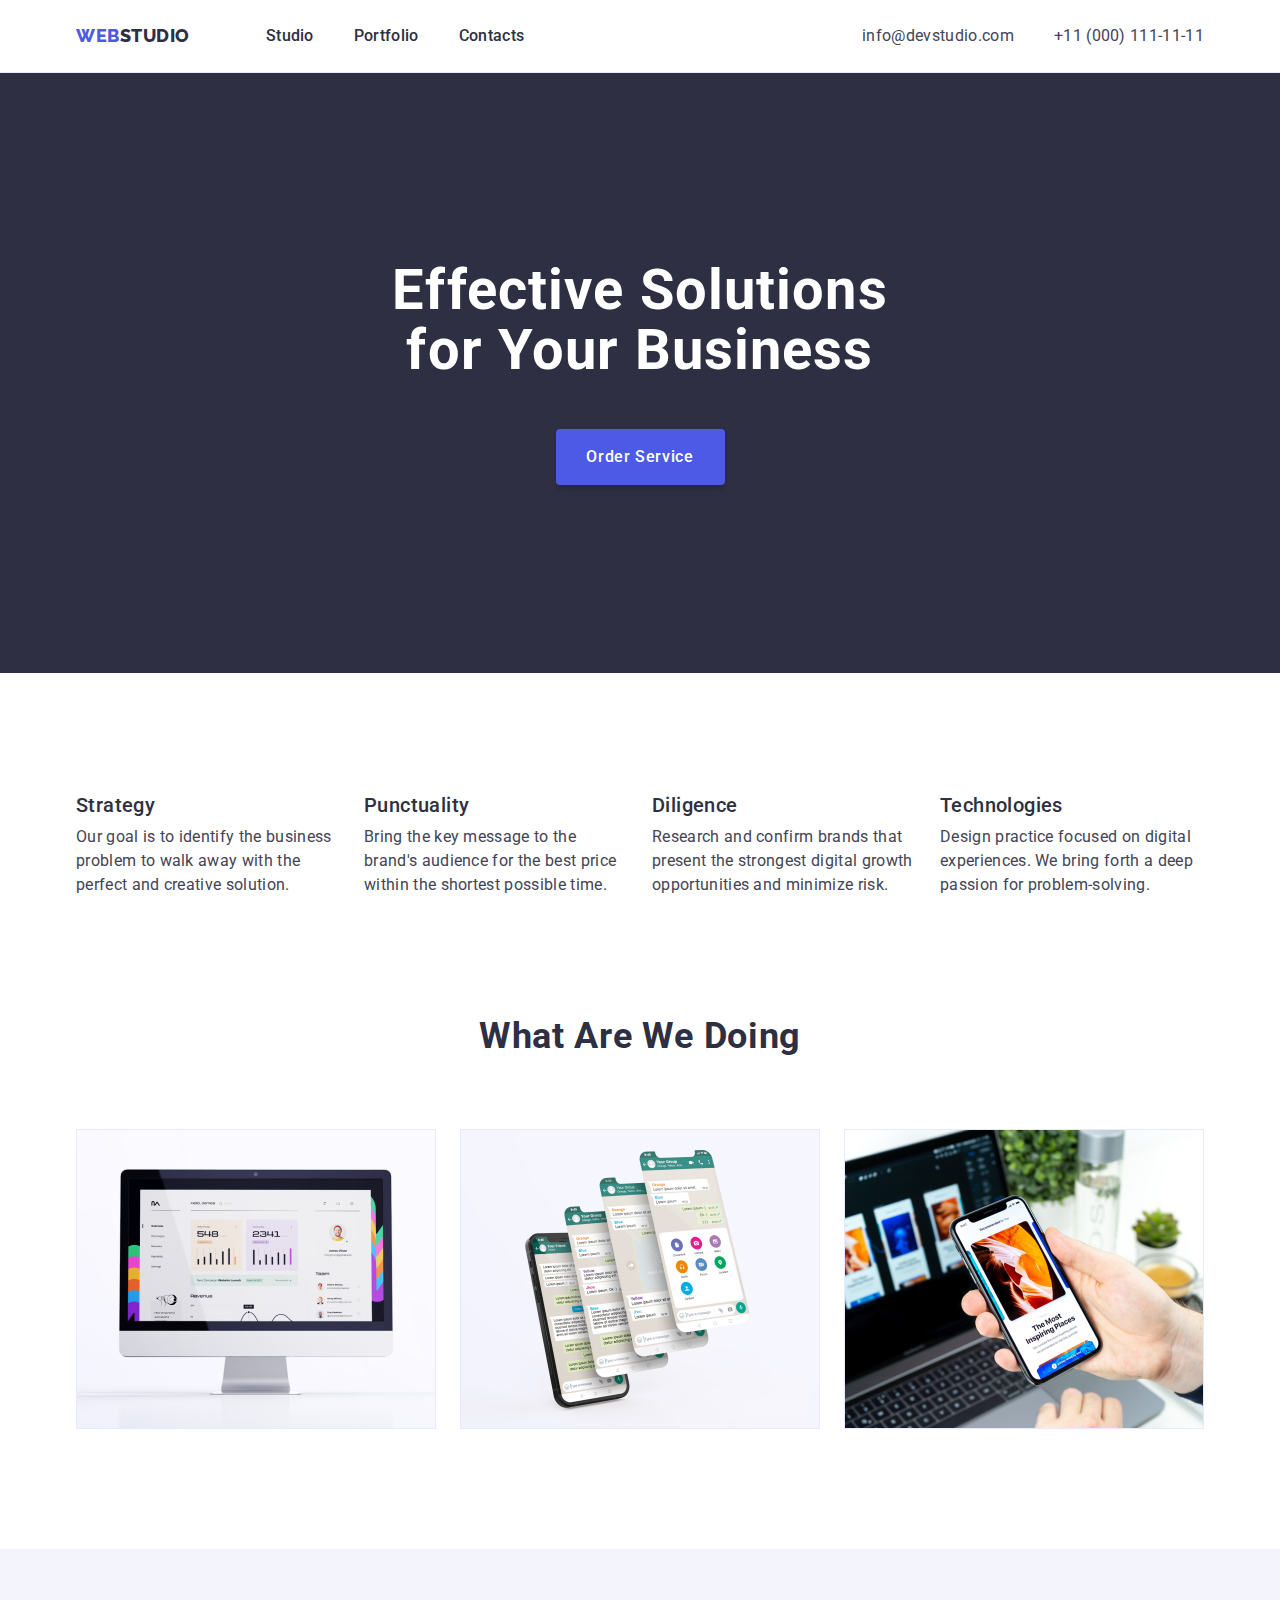
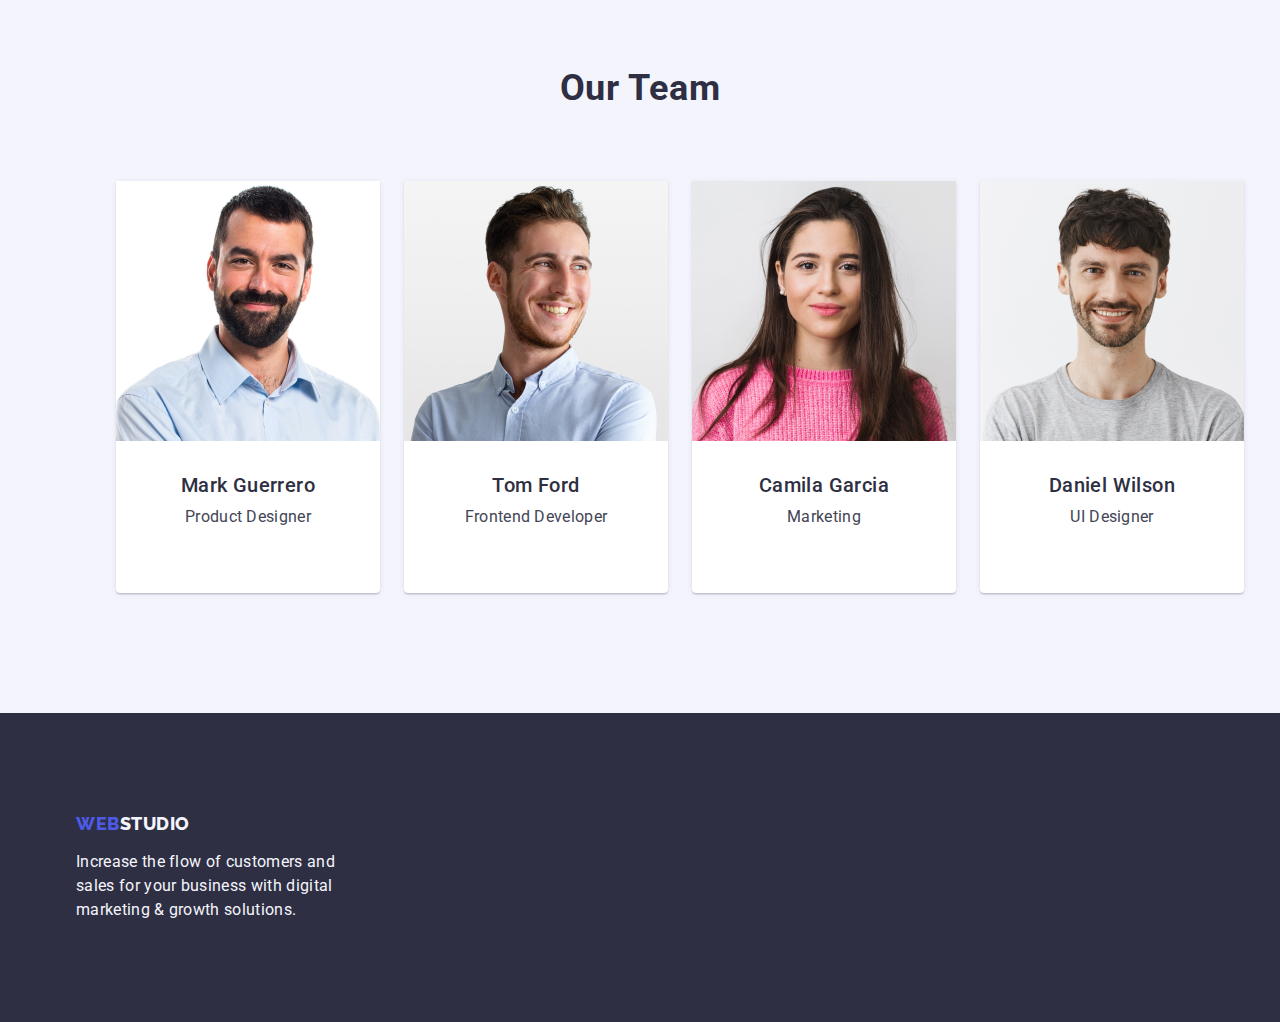
==== index.html @ c572148c "Initial commit" ====
<!DOCTYPE html>
<html lang="en">

<head>
    <meta charset="UTF-8">
    <meta http-equiv="X-UA-Compatible" content="IE=edge">
    <meta name="viewport" content="width=device-width, initial-scale=1.0">
    <link rel="stylesheet" href="https://cdn.jsdelivr.net/npm/modern-normalize@1.1.0/modern-normalize.min.css">
    <link rel="preconnect" href="https://fonts.googleapis.com">
    <link rel="preconnect" href="https://fonts.gstatic.com" crossorigin>
    <link
        href="https://fonts.googleapis.com/css2?family=Raleway:wght@800&family=Roboto:wght@400;500;700;900&display=swap"
        rel="stylesheet">
    <link rel="stylesheet" href="./css/styles.css" />
    <title>Web Studio</title>
</head>

<body>
    <!-- Header Page -->
    <header class="page-header">

        <div class="container header-container">
            <nav class="nav-container">
                <a class="logo link" href="./index.html">Web<span class="logo-studio">Studio</span></a>
                <ul class="list nav-list-container">
                    <li><a class="nav-links link" href="./index.html">Studio</a></li>
                    <li><a class="nav-links link" href="./portfolio.html">Portfolio</a></li>
                    <li><a class="nav-links link" href="">Contacts</a></li>
                </ul>
            </nav>
            <address class="adress-list adress-container">
                <ul class="adress-links list adress-list-container">
                    <li><a class="adress-link link" href="mailto:info@devstudio.com">info@devstudio.com</a></li>
                    <li><a class="adress-link link" href="tel:+110001111111">+11 (000) 111-11-11</a></li>
                </ul>
            </address>
        </div>
    </header>

    <!-- Main Content -->
    <main>
        <!-- Hero Content -->
        <section class="hero">
            <div class="container hero-container">
                <h1 class="main-title main-title-container">Effective Solutions
                    for Your Business</h1>
                <button class="main-button main-button-container" type="button">Order Service</button>
            </div>
        </section>

        <!-- Adventages -->
        <section class="adventages">
            <div class="container adventages-container">
                <h2 class="visually-hidden">Adventages</h2>
                <ul class="list adventages-list-container">
                    <li class="adventages-item-container">
                        <h3 class="adventage-title adventage-title-container">Strategy</h3>
                        <p class="adventage-text">Our goal is to identify the business problem to walk away with the
                            perfect and creative solution.</p>
                    </li>
                    <li class="adventages-item-container">
                        <h3 class="adventage-title adventage-title-container">Punctuality</h3>
                        <p class="adventage-text">Bring the key message to the brand's audience for the best price
                            within the shortest possible
                            time.</p>
                    </li>
                    <li class="adventages-item-container">
                        <h3 class="adventage-title adventage-title-container">Diligence</h3>
                        <p class="adventage-text">Research and confirm brands that present the strongest digital growth
                            opportunities and minimize
                            risk.</p>
                    </li>
                    <li class="adventages-item-container">
                        <h3 class="adventage-title adventage-title-container">Technologies</h3>
                        <p class="adventage-text">Design practice focused on digital experiences. We bring forth a deep
                            passion for
                            problem-solving.</p>
                    </li>
                </ul>
            </div>
        </section>

        <!-- Activity of the company -->
        <section class="activity">
            <div class="container">
                <h2 class="activity-title">What are we doing</h2>
                <ul class="list activity-list-container">
                    <li class="activity-item-container"> <img src="./images/main/img1.jpg" alt="Computer" width="360"
                            height="300"> </li>
                    <li class="activity-item-container"> <img src="./images/main/img2.jpg" alt="Smartphone" width="360"
                            height="300"> </li>
                    <li class="activity-item-container"> <img src="./images/main/img3.jpg" alt="Smartphone and laptop"
                            width="360" height="300"> </li>
                </ul>
            </div>
        </section>

        <!-- Team -->
        <section class="team-section">
            <div class="container">
                <h2 class="team-title">Our Team</h2>
                <ul class="team-list list team-list-container">
                    <li class="team-component">
                        <img src="./images/main/img4.jpg" alt="Mark Guerrero" width="264" height="260">
                        <div class="team-item">
                            <h3 class="list-title">Mark Guerrero</h3>
                            <p class="team-text">Product Designer</p>
                        </div>
                    </li>
                    <li class="team-component">
                        <img src="./images/main/img5.jpg" alt="Tom Ford" width="264" height="260">
                        <div class="team-item">
                            <h3 class="list-title">Tom Ford</h3>
                            <p class="team-text">Frontend Developer</p>
                        </div>
                    </li>
                    <li class="team-component">
                        <img src="./images/main/img6.jpg" alt="Camila Garcia" width="264" height="260">
                        <div class="team-item">
                            <h3 class="list-title">Camila Garcia</h3>
                            <p class="team-text">Marketing</p>
                        </div>
                    </li>
                    <li class="team-component">
                        <img src="./images/main/img7.jpg" alt="Daniel Wilson" width="264" height="260">
                        <div class="team-item">
                            <h3 class="list-title">Daniel Wilson</h3>
                            <p class="team-text">UI Designer</p>
                        </div>
                    </li>
                </ul>
            </div>
        </section>

    </main>

    <!-- Footer Page -->
    <footer class="page-footer">
        <div class="container">
            <a class="logo link link-footer" href="./index.html">Web<span class="logo-footer">Studio</span></a>
            <p class="footer-text">
                Increase the flow of customers and sales for your business with digital marketing & growth solutions.
            </p>
        </div>

    </footer>

</body>

</html>
---- css/styles.css ----
:root {
    --PrimaryBrand: #4D5AE5;
    --PressedState: #404BBF;
    --TextColor: #2E2F42;
    --WhiteBackground: #FFFFFF;
    --BodyText: #434455;
    --Cloud: #F4F4FD;
}

body {
    font-family: 'Roboto', sans-serif;
    color: #434455;
    background-color: #FFFFFF;
}

button {
    cursor: pointer;
    font-family: inherit;
}

.container {
    width: 1158px;
    padding: 0 15px;
    margin: 0 auto;
}

h1, h2, h3, h4, h5, h6,
p {
    margin: 0;
}

img {
    display: block;
}

* {
    margin-top: 0;
    margin-bottom: 0;
}

.visually-hidden {
    position: absolute;
    width: 1px;
    height: 1px;
    margin: -1px;
    border: 0;
    padding: 0;
    white-space: nowrap;
    clip-path: inset(100%);
    clip: rect(0 0 0 0);
    overflow: hidden;
}

/* Header */

.page-header {
    background-color: var(--WhiteBackground);
    border-bottom: 1px solid #E7E9FC;
}

.header-container {
    display: flex;
    align-items: center;
    justify-content: space-between;
}

.nav-container {
    display: flex;
    align-items: center;
    justify-content: space-between;
}

.nav-list-container {
    display: flex;
    align-items: center;
    gap: 40px; 
    padding: 24px 0;
}

.link {
    text-decoration: none;
}

.list {
    list-style: none;
}

.logo {
    font-family: 'Raleway', sans-serif;
    font-weight: 800;
    font-size: 18px;
    line-height: 1.17;
    letter-spacing: 0.03em;
    text-transform: uppercase;
    color: var(--PrimaryBrand);
    margin-right: 76px;
}

.logo-studio {
    color: var(--TextColor);
}

.nav-links {
    font-weight: 500;
    font-size: 16px;
    line-height: 1.5;
    letter-spacing: 0.02em;
    color: var(--TextColor);
    padding: 24px 0;
}

.nav-links:hover,
.nav-links:focus {
    color: var(--PressedState);
}

.adress-container {
    display: flex;
}

.adress-list-container {
    display: flex;
    align-items: center;
    gap: 40px;
}

.adress-list {
    font-style: normal;
}

.adress-link {
    font-size: 16px;
    line-height: 1.5;
    letter-spacing: 0.02em;
    color: var(--BodyText);
}

.adress-link:hover,
.adress-link:focus {
color: var(--PressedState);
}

/* Home-page main */

/* Hero Content */

.hero {
    background-color: #2E2F42;
    padding: 188px 0;
}

.hero-container {
    display: flex;
    flex-direction: column;
    justify-content: center;
    align-items: center;
}

.main-title-container {
    max-width: 496px;
    text-align: center;
}

.main-title {
    font-weight: 700;
    font-size: 56px;
    line-height: 1.07;
    text-align: center;
    letter-spacing: 0.02em;
    color: #FFFFFF;
}

.main-button-container {
    min-width: 169px;
    height: 56px;
    align-items: center;
    margin-top: 48px;
}

.main-button {
    background-color: var(--PrimaryBrand);
    color: #FFFFFF;
    font-weight: 500;
    font-size: 16px;
    line-height: 1.5;
    letter-spacing: 0.04em;
    border: 0;
    box-shadow: 0px 4px 4px rgba(0, 0, 0, 0.15);
    border-radius: 4px;
}

.main-button:hover,
.main-button:focus {
    background-color: #404BBF;
}

/* Adventages */

.adventages {
padding: 120px 0;
} 

.adventages-list-container {
    display: flex;
    gap: 24px;
    text-align: row;
    padding-left: 0;
    padding-right: 0;
}

.adventages-item-container {
flex-basis: 264px;
}

.adventage-title-container {
    margin-bottom: 8px;
}

.adventage-title {
    font-weight: 500;
    font-size: 20px;
    line-height: 1.2;   
    letter-spacing: 0.02em;
    color: #2E2F42;
}

.adventage-text {
    font-size: 16px;
    line-height: 1.5;
    letter-spacing: 0.02em;
    color: var(--BodyText);
}

/* Activity of the company */

.activity {
    padding-bottom: 120px;
}

.activity-list-container {
    display: flex;
    align-items: center;
    gap: 24px;
    padding-left: 0;
    padding-right: 0;
}

.activity-title {
    font-weight: 700;
    font-size: 36px;
    text-align: center;
    line-height: 1.11;
    letter-spacing: 0.02em;
    text-transform: capitalize;
    color: var(--TextColor);
    margin-bottom: 72px;
}

.activity-item-container {
    flex-basis: calc((100% - 2 * 24px) / 3);
}

/* Team */

.team-section {
    background-color: var(--Cloud);
    padding: 120px 0;
}

.team-list-container {
    display: flex;
    align-items: center;
    gap: 24px;
}

.team-title {
    font-weight: 700;
    font-size: 36px;
    line-height: 1.11;
    text-align: center;
    letter-spacing: 0.02em;
    text-transform: capitalize;
    color: #2E2F42;
    margin-bottom: 72px;
}

.team-component {
    background-color: #FFFFFF;
    text-align: center;
    box-shadow: 0px 1px 6px rgba(46, 47, 66, 0.08), 0px 1px 1px rgba(46, 47, 66, 0.16), 0px 2px 1px rgba(46, 47, 66, 0.08);
        border-radius: 0px 0px 4px 4px;
}

.team-item {
    padding: 32px 16px;
}

.list-title {
    font-weight: 500;
    font-size: 20px;
    line-height: 1.2;
    letter-spacing: 0.02em;
    color: #2E2F42;
    margin-bottom: 8px;
    text-align: center;
}

.team-text {
    text-align: center;
    font-size: 16px;
    line-height: 1.5;
    letter-spacing: 0.02em;
    color: var(--BodyText);
    margin-bottom: 32px;
}

/* Footer */

.page-footer {
    background: #2E2F42;;
    padding: 100px 0
}

.logo-footer {
    color: #F4F4FD;
}

.link-footer {
    display: inline-block;
    margin-bottom: 16px;
}

.footer-text {
    font-size: 16px;
    line-height: 1.5;
    letter-spacing: 0.02em;
    color: #F4F4FD;
    max-width: 264px;
}










/* Portfolio main*/

.portfolio-main {
    padding-top: 96px;
    padding-bottom: 120px;
}

.buttons-list-container {
    display: flex;
    align-items: center;
    justify-content: center;
    gap: 24px;
    margin-bottom: 72px;
}

.button-list {
    background-color: var(--Cloud);
    font-weight: 500;
    font-size: 16px;
    line-height: 1.5;
    letter-spacing: 0.04em;
    color: #4D5AE5;
    border: 1px solid #E7E9FC;
    border-radius: 4px;
    padding: 12px 24px;
}

.button-list:hover,
.button-list:focus {
    background-color: var(--PressedState);
    color: #FFFFFF;
    box-shadow: 0px 3px 1px rgba(0, 0, 0, 0.1), 0px 2px 1px rgba(0, 0, 0, 0.08), 0px 2px 2px rgba(0, 0, 0, 0.12);
    border-radius: 4px;
    border: 1px solid transparent;

}

.card-container {
    border: 1px solid #E7E9FC;
    border-top: 0;
    padding: 32px 16px;
}

.project-card-container {
    padding-left: 0;
    padding-right: 0;
    display: flex;
    flex-wrap: wrap;
    gap: 24px;
    row-gap: 48px;
}

.project-card-list {
    flex-basis: calc((100% - 2 * 24px) / 3);
    margin-bottom: 24px;
}

.project-card-list:nth-last-child(-n+3) {
    margin-bottom: 0;
}

.project-card-title {
    font-weight: 500;
    font-size: 20px;
    line-height: 1.2;
    letter-spacing: 0.02em;
    color: var(--TextColor);
    margin-bottom: 8px;
}

.project-card-text {
    font-size: 16px;
    line-height: 1.5;
    letter-spacing: 0.02em;
    color: var(--BodyText);
}
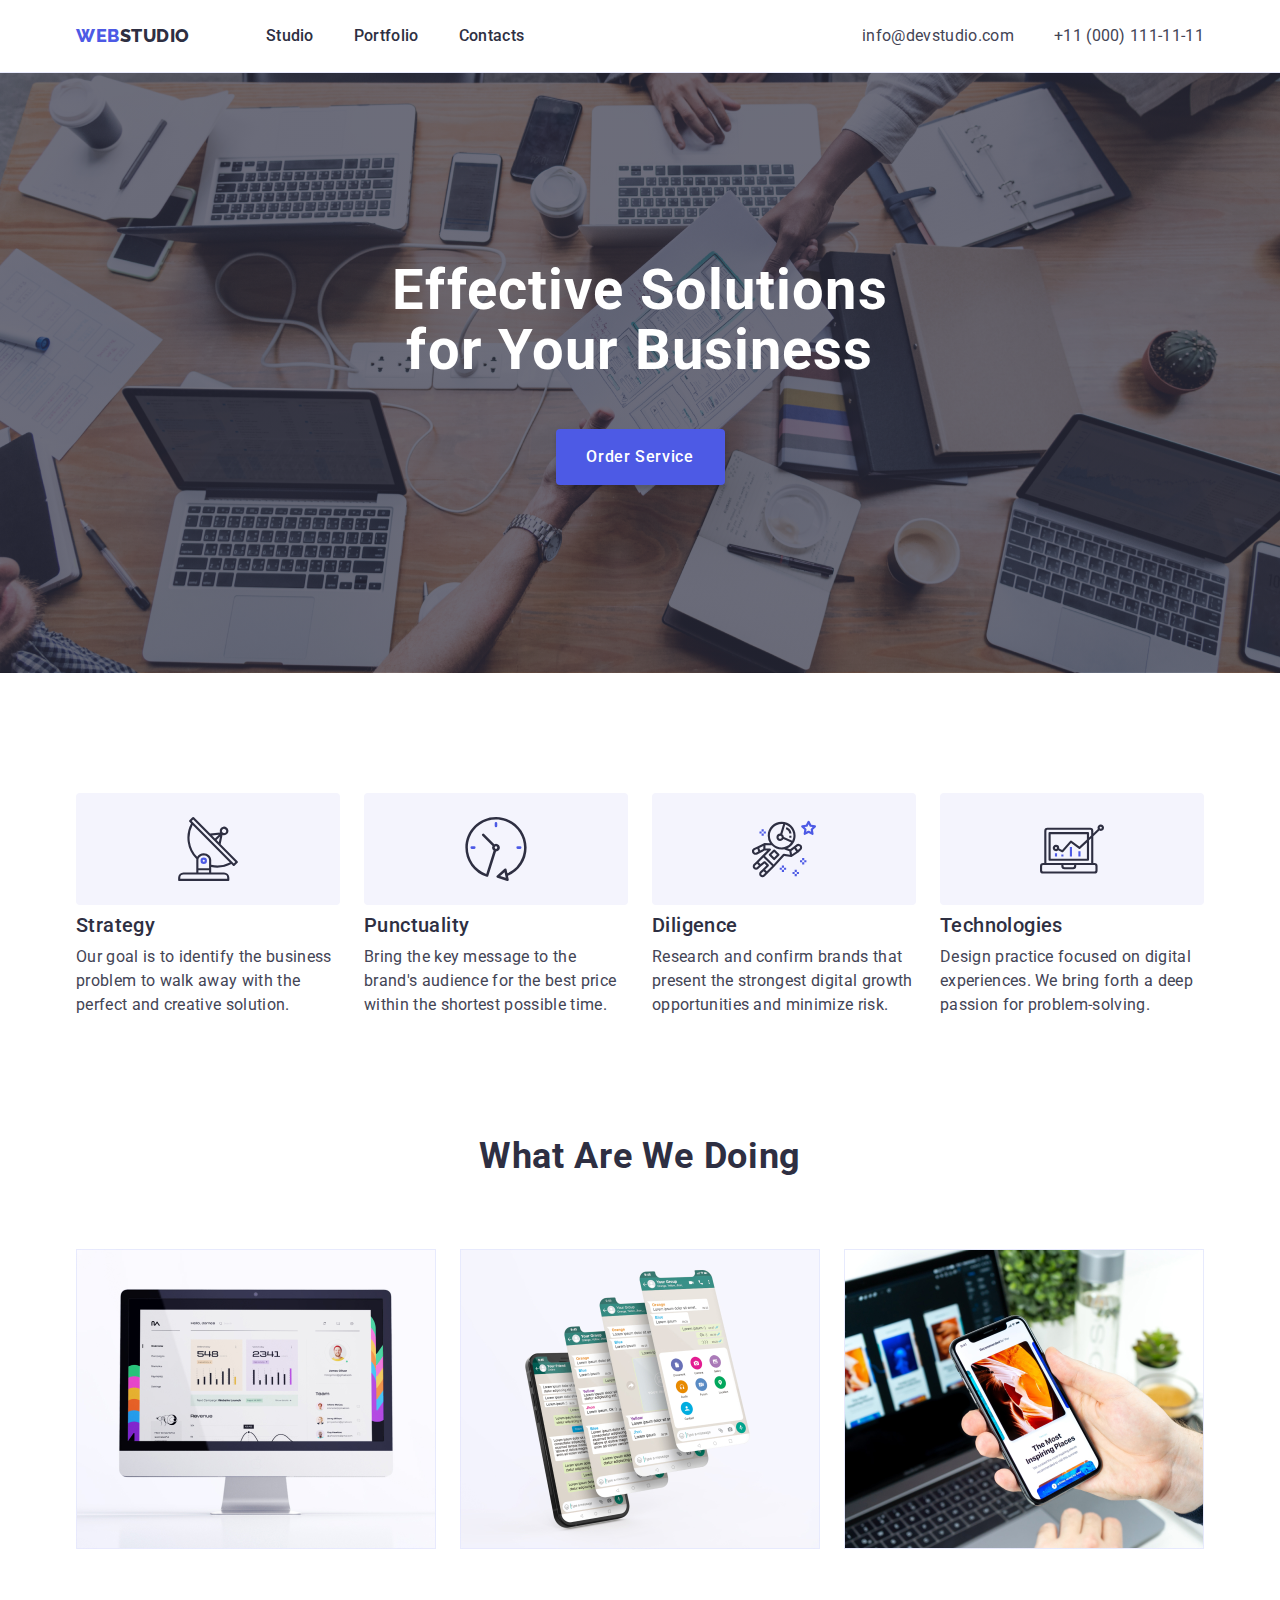
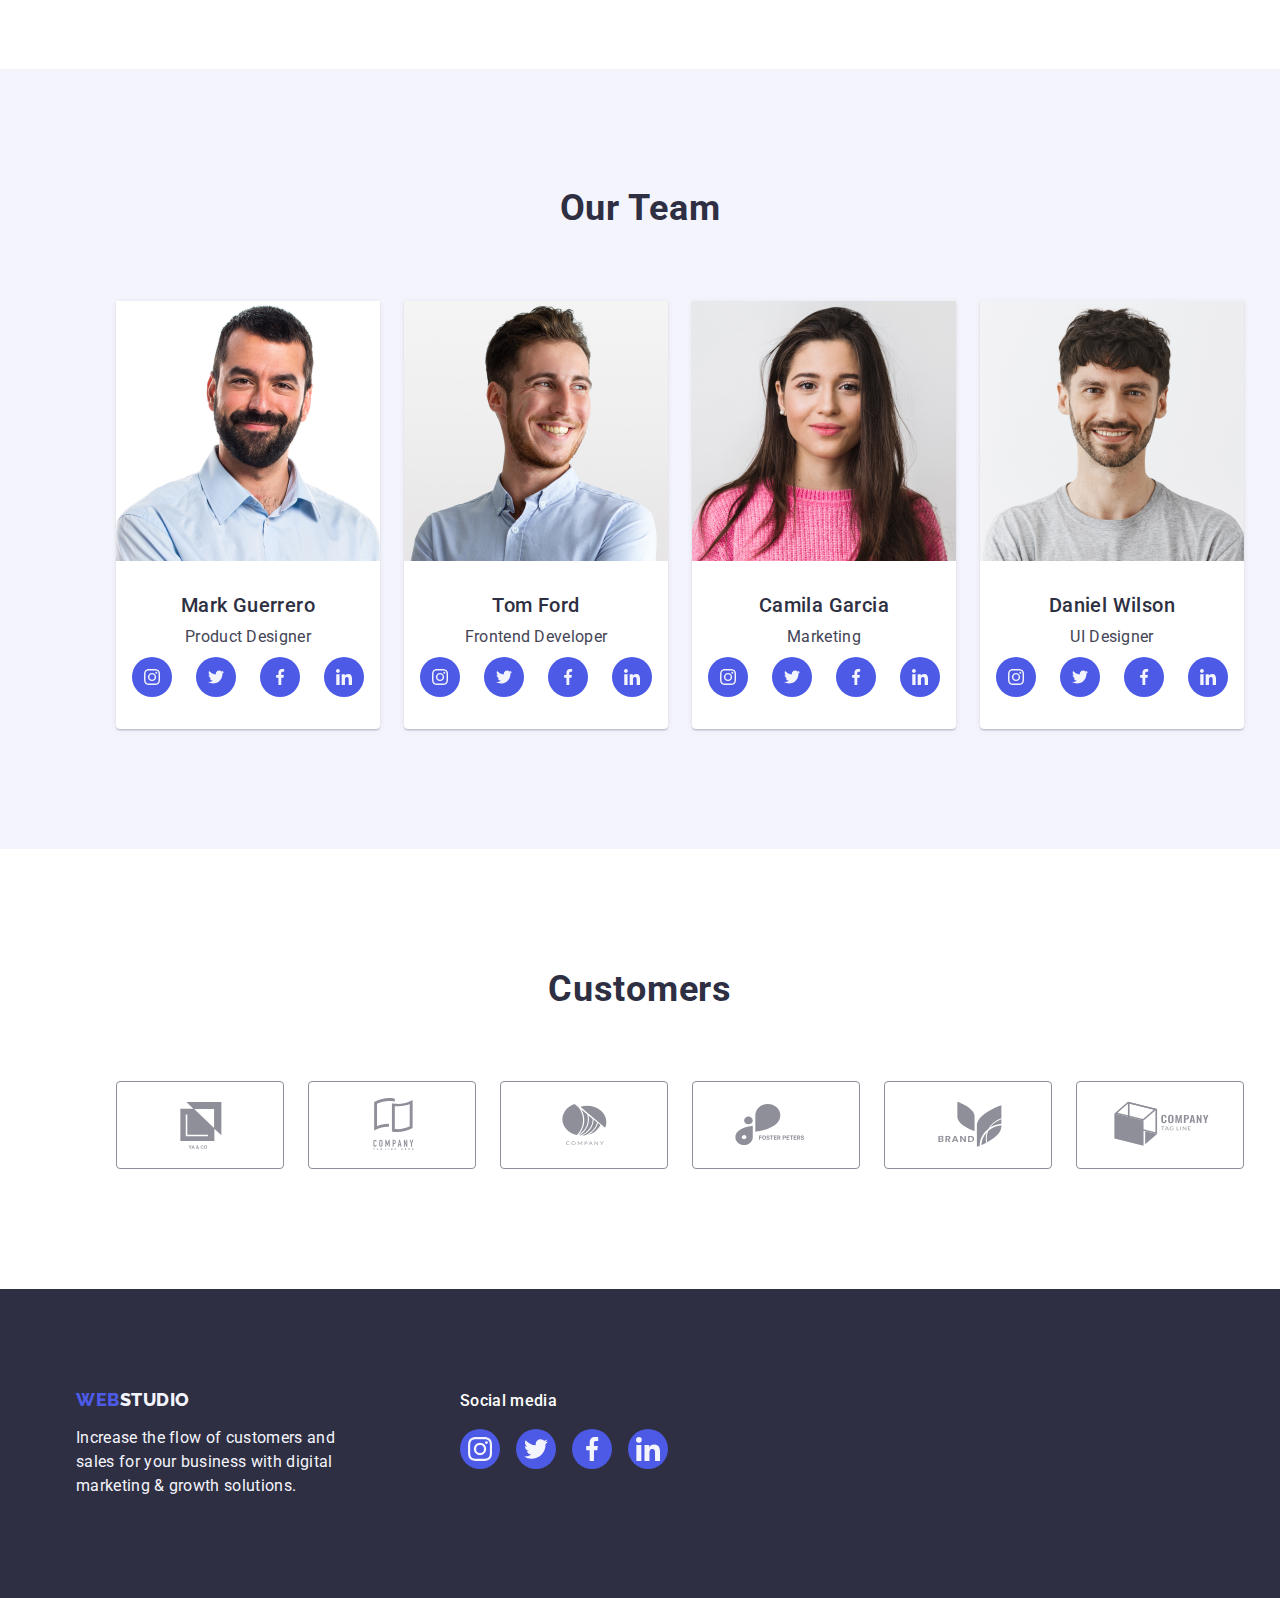
==== commit 0ad4614d: "animation add-on" ====
--- a/index.html
+++ b/index.html
@@ -11,7 +11,7 @@
     <link
         href="https://fonts.googleapis.com/css2?family=Raleway:wght@800&family=Roboto:wght@400;500;700;900&display=swap"
         rel="stylesheet">
-    <link rel="stylesheet" href="./css/styles.css" />
+    <link rel="stylesheet" href="./css/styles.css">
     <title>Web Studio</title>
 </head>
 
@@ -50,27 +50,47 @@
 
         <!-- Adventages -->
         <section class="adventages">
-            <div class="container adventages-container">
+            <div class="container">
                 <h2 class="visually-hidden">Adventages</h2>
                 <ul class="list adventages-list-container">
                     <li class="adventages-item-container">
+                        <span class="adventages-logo">
+                            <svg class="" width="64" height="64">
+                                <use href="./images/icons.svg#antenna"></use>
+                            </svg>
+                        </span>
                         <h3 class="adventage-title adventage-title-container">Strategy</h3>
                         <p class="adventage-text">Our goal is to identify the business problem to walk away with the
                             perfect and creative solution.</p>
                     </li>
                     <li class="adventages-item-container">
+                        <span class="adventages-logo">
+                            <svg class="" width="64" height="64">
+                                <use href="./images/icons.svg#clock"></use>
+                            </svg>
+                        </span>
                         <h3 class="adventage-title adventage-title-container">Punctuality</h3>
                         <p class="adventage-text">Bring the key message to the brand's audience for the best price
                             within the shortest possible
                             time.</p>
                     </li>
                     <li class="adventages-item-container">
+                        <span class="adventages-logo">
+                            <svg class="" width="64" height="64">
+                                <use href="./images/icons.svg#astronaut"></use>
+                            </svg>
+                        </span>
                         <h3 class="adventage-title adventage-title-container">Diligence</h3>
                         <p class="adventage-text">Research and confirm brands that present the strongest digital growth
                             opportunities and minimize
                             risk.</p>
                     </li>
                     <li class="adventages-item-container">
+                        <span class="adventages-logo">
+                            <svg class="" width="64" height="64">
+                                <use href="./images/icons.svg#diagram"></use>
+                            </svg>
+                        </span>
                         <h3 class="adventage-title adventage-title-container">Technologies</h3>
                         <p class="adventage-text">Design practice focused on digital experiences. We bring forth a deep
                             passion for
@@ -105,6 +125,28 @@
                         <div class="team-item">
                             <h3 class="list-title">Mark Guerrero</h3>
                             <p class="team-text">Product Designer</p>
+                            <div class="team-logo">
+                                <a class="team-logo-link link" href="">
+                                    <svg class="" width="16" height="16">
+                                        <use href="./images/icons.svg#instagram"></use>
+                                    </svg>
+                                </a>
+                                <a class="team-logo-link link" href="">
+                                    <svg class="" width="16" height="16">
+                                        <use href="./images/icons.svg#twitter"></use>
+                                    </svg>
+                                </a>
+                                <a class="team-logo-link link" href="">
+                                    <svg class="" width="16" height="16">
+                                        <use href="./images/icons.svg#facebook"></use>
+                                    </svg>
+                                </a>
+                                <a class="team-logo-link link" href="">
+                                    <svg class="" width="16" height="16">
+                                        <use href="./images/icons.svg#linkedin"></use>
+                                    </svg>
+                                </a>
+                            </div>
                         </div>
                     </li>
                     <li class="team-component">
@@ -112,6 +154,28 @@
                         <div class="team-item">
                             <h3 class="list-title">Tom Ford</h3>
                             <p class="team-text">Frontend Developer</p>
+                            <div class="team-logo">
+                                <a class="team-logo-link link" href="">
+                                    <svg class="" width="16" height="16">
+                                        <use href="./images/icons.svg#instagram"></use>
+                                    </svg>
+                                </a>
+                                <a class="team-logo-link link" href="">
+                                    <svg class="" width="16" height="16">
+                                        <use href="./images/icons.svg#twitter"></use>
+                                    </svg>
+                                </a>
+                                <a class="team-logo-link link" href="">
+                                    <svg class="" width="16" height="16">
+                                        <use href="./images/icons.svg#facebook"></use>
+                                    </svg>
+                                </a>
+                                <a class="team-logo-link link" href="">
+                                    <svg class="" width="16" height="16">
+                                        <use href="./images/icons.svg#linkedin"></use>
+                                    </svg>
+                                </a>
+                            </div>
                         </div>
                     </li>
                     <li class="team-component">
@@ -119,6 +183,28 @@
                         <div class="team-item">
                             <h3 class="list-title">Camila Garcia</h3>
                             <p class="team-text">Marketing</p>
+                            <div class="team-logo">
+                                <a class="team-logo-link link" href="">
+                                    <svg class="" width="16" height="16">
+                                        <use href="./images/icons.svg#instagram"></use>
+                                    </svg>
+                                </a>
+                                <a class="team-logo-link link" href="">
+                                    <svg class="" width="16" height="16">
+                                        <use href="./images/icons.svg#twitter"></use>
+                                    </svg>
+                                </a>
+                                <a class="team-logo-link link" href="">
+                                    <svg class="" width="16" height="16">
+                                        <use href="./images/icons.svg#facebook"></use>
+                                    </svg>
+                                </a>
+                                <a class="team-logo-link link" href="">
+                                    <svg class="" width="16" height="16">
+                                        <use href="./images/icons.svg#linkedin"></use>
+                                    </svg>
+                                </a>
+                            </div>
                         </div>
                     </li>
                     <li class="team-component">
@@ -126,21 +212,123 @@
                         <div class="team-item">
                             <h3 class="list-title">Daniel Wilson</h3>
                             <p class="team-text">UI Designer</p>
+                            <div class="team-logo">
+                                <a class="team-logo-link link" href="">
+                                    <svg class="" width="16" height="16">
+                                        <use href="./images/icons.svg#instagram"></use>
+                                    </svg>
+                                </a>
+                                <a class="team-logo-link link" href="">
+                                    <svg class="" width="16" height="16">
+                                        <use href="./images/icons.svg#twitter"></use>
+                                    </svg>
+                                </a>
+                                <a class="team-logo-link link" href="">
+                                    <svg class="" width="16" height="16">
+                                        <use href="./images/icons.svg#facebook"></use>
+                                    </svg>
+                                </a>
+                                <a class="team-logo-link link" href="">
+                                    <svg class="" width="16" height="16">
+                                        <use href="./images/icons.svg#linkedin"></use>
+                                    </svg>
+                                </a>
+                            </div>
                         </div>
                     </li>
                 </ul>
             </div>
         </section>
 
+        <!-- Customers -->
+        <section>
+            <div class="container">
+                <h2 class="customers-title">Customers</h2>
+                <ul class="customers-list list">
+                    <li class="customers-component">
+                        <a href="">
+                            <svg class="customers-logo" width="104" height="56">
+                                <use href="./images/icons.svg#Logo1"></use>
+                            </svg>
+                        </a>
+                    </li>
+                    <li class="customers-component">
+                        <a href="">
+                            <svg class="customers-logo" width="104" height="56">
+                                <use href="./images/icons.svg#Logo2"></use>
+                            </svg>
+                        </a>
+                    </li>
+                    <li class="customers-component">
+                        <a href="">
+                            <svg class="customers-logo" width="104" height="56">
+                                <use href="./images/icons.svg#Logo3"></use>
+                            </svg>
+                        </a>
+                    </li>
+                    <li class="customers-component">
+                        <a href="">
+                            <svg class="customers-logo" width="104" height="56">
+                                <use href="./images/icons.svg#Logo4"></use>
+                            </svg>
+                        </a>
+                    </li>
+                    <li class="customers-component">
+                        <a href="">
+                            <svg class="customers-logo" width="104" height="56">
+                                <use href="./images/icons.svg#Logo5"></use>
+                            </svg>
+                        </a>
+                    </li>
+                    <li class="customers-component">
+                        <a href="">
+                            <svg class="customers-logo" width="104" height="56">
+                                <use href="./images/icons.svg#Logo6"></use>
+                            </svg>
+                        </a>
+                    </li>
+                </ul>
+            </div>
+        </section>
     </main>
 
     <!-- Footer Page -->
     <footer class="page-footer">
-        <div class="container">
-            <a class="logo link link-footer" href="./index.html">Web<span class="logo-footer">Studio</span></a>
-            <p class="footer-text">
-                Increase the flow of customers and sales for your business with digital marketing & growth solutions.
-            </p>
+        <div class="container footer-container">
+            <div class="footer-information">
+                <a class="logo link link-footer" href="./index.html">Web<span class="logo-footer">Studio</span></a>
+                <p class="footer-text">
+                    Increase the flow of customers and sales for your business with digital marketing & growth
+                    solutions.
+                </p>
+            </div>
+
+            <div class="footer-social-media">
+                <p class="social-media-title">Social media</p>
+                <div class="footer-logo-list">
+                    <a class="footer-logo-link link" href="">
+                        <svg class="" width="24" height="24">
+                            <use href="./images/icons.svg#instagram"></use>
+                        </svg>
+                    </a>
+                    <a class="footer-logo-link link" href="">
+                        <svg class="" width="24" height="24">
+                            <use href="./images/icons.svg#twitter"></use>
+                        </svg>
+                    </a>
+                    <a class="footer-logo-link link" href="">
+                        <svg class="" width="24" height="24">
+                            <use href="./images/icons.svg#facebook"></use>
+                        </svg>
+                    </a>
+                    <a class="footer-logo-link link" href="">
+                        <svg class="" width="24" height="24">
+                            <use href="./images/icons.svg#linkedin"></use>
+                        </svg>
+                    </a>
+                </div>
+            </div>
+
         </div>
 
     </footer>
--- a/css/styles.css
+++ b/css/styles.css
@@ -5,6 +5,7 @@
     --WhiteBackground: #FFFFFF;
     --BodyText: #434455;
     --Cloud: #F4F4FD;
+    --Green: #31D0AA;
 }
 
 body {
@@ -111,6 +112,8 @@
 
 .nav-links:hover,
 .nav-links:focus {
+    transition-duration: 250ms;
+    transition-timing-function: cubic-bezier(0.4, 0, 0.2, 1);
     color: var(--PressedState);
 }
 
@@ -137,6 +140,8 @@
 
 .adress-link:hover,
 .adress-link:focus {
+    transition-duration: 250ms;
+    transition-timing-function: cubic-bezier(0.4, 0, 0.2, 1);
 color: var(--PressedState);
 }
 
@@ -145,7 +150,13 @@
 /* Hero Content */
 
 .hero {
+    max-width: 1440px;
+    margin: 0 auto;
     background-color: #2E2F42;
+    background-image: linear-gradient(rgba(46, 47, 66, 0.70), rgba(46, 47, 66, 0.70)), url(../images/main/hero.jpg);
+    background-position: center;
+    background-size: cover;
+    background-repeat: no-repeat;
     padding: 188px 0;
 }
 
@@ -191,6 +202,8 @@
 
 .main-button:hover,
 .main-button:focus {
+    transition-duration: 250ms;
+    transition-timing-function: cubic-bezier(0.4, 0, 0.2, 1);
     background-color: #404BBF;
 }
 
@@ -210,6 +223,17 @@
 
 .adventages-item-container {
 flex-basis: 264px;
+}
+
+.adventages-logo {
+    width: 264px;
+    height: 112px;
+    background-color: var(--Cloud);
+    display: flex;
+    justify-content: center;
+    align-items: center;
+    margin-bottom: 8px;
+    border-radius: 4px;
 }
 
 .adventage-title-container {
@@ -311,14 +335,91 @@
     line-height: 1.5;
     letter-spacing: 0.02em;
     color: var(--BodyText);
-    margin-bottom: 32px;
-}
+}
+
+.team-logo {
+    display: flex;
+    justify-content: center;
+    align-items: center;
+    gap: 24px;
+    margin-top: 8px;
+}
+
+.team-logo-link {
+    display: flex;
+    justify-content: center;
+    align-items: center;
+    width: 40px;
+    height: 40px;
+    border-radius: 50%;
+    background-color: var(--PrimaryBrand);
+}
+
+.team-logo-link:hover,
+.team-logo-link:focus {
+    transition-duration: 250ms;
+    transition-timing-function: cubic-bezier(0.4, 0, 0.2, 1);
+    background-color: var(--PressedState);
+}
+
+
+/* Customers */
+
+.customers-title {
+    color: var(--TextColor);
+    font-size: 36px;
+    font-weight: 700;
+    line-height: 40px;
+    letter-spacing: 0.72px;
+    text-transform: capitalize;
+    text-align: center;
+    margin-top: 120px;
+    margin-bottom: 72px;
+}
+
+.customers-list {
+    display: inline-flex;
+    align-items: flex-start;
+    gap: 24px;
+    margin-bottom: 120px;
+}
+
+.customers-component {
+    display: flex;
+    justify-content: center;
+    align-items: center;
+    width: 168px;
+    height: 88px;
+    border-radius: 4px;
+    border: 1px solid #8E8F99;
+}
+
+.customers-component:hover,
+.customers-component:focus {
+    transition-duration: 250ms;
+    transition-timing-function: cubic-bezier(0.4, 0, 0.2, 1);
+    border-color: var(--PressedState);
+}
+
+.customers-component:hover .customers-logo,
+.customers-component:focus .customers-logo {
+    transition-duration: 250ms;
+    transition-timing-function: cubic-bezier(0.4, 0, 0.2, 1);
+    fill: var(--PressedState);
+}
+
+
+.customers-logo {
+    fill: #8E8F99;
+}
+
+
 
 /* Footer */
 
 .page-footer {
     background: #2E2F42;;
-    padding: 100px 0
+    padding: 100px 0;
 }
 
 .logo-footer {
@@ -335,10 +436,51 @@
     line-height: 1.5;
     letter-spacing: 0.02em;
     color: #F4F4FD;
-    max-width: 264px;
-}
-
-
+    width: 264px;
+}
+
+.footer-container{
+    display: flex;
+}
+
+.footer-social-media {
+    margin-left: 120px;
+    width: 208px;
+    height: 80px;
+}
+
+.social-media-title {
+    color: var(--WhiteBackground);
+    font-size: 16px;
+    font-weight: 500;
+    line-height: 24px;
+    letter-spacing: 0.32px;
+    margin-bottom: 16px;
+}
+
+.footer-logo-list {
+    display: flex;
+    justify-content: center;
+    align-items: center;
+    gap: 16px;
+}
+
+.footer-logo-link {
+    display: flex;
+    justify-content: center;
+    align-items: center;
+    width: 40px;
+    height: 40px;
+    border-radius: 50%;
+    background-color: var(--PrimaryBrand);
+}
+
+.footer-logo-link:hover,
+.footer-logo-link:focus {
+    transition-duration: 250ms;
+    transition-timing-function: cubic-bezier(0.4, 0, 0.2, 1);
+    background-color: var(--Green);
+}
 
 
 
@@ -376,6 +518,8 @@
 
 .button-list:hover,
 .button-list:focus {
+    transition-duration: 250ms;
+    transition-timing-function: cubic-bezier(0.4, 0, 0.2, 1);
     background-color: var(--PressedState);
     color: #FFFFFF;
     box-shadow: 0px 3px 1px rgba(0, 0, 0, 0.1), 0px 2px 1px rgba(0, 0, 0, 0.08), 0px 2px 2px rgba(0, 0, 0, 0.12);
@@ -390,6 +534,12 @@
     padding: 32px 16px;
 }
 
+.project-card-list:hover .card-container {
+    transition-duration: 250ms;
+    transition-timing-function: cubic-bezier(0.4, 0, 0.2, 1);
+    box-shadow: 0px 2px 1px 0px rgba(46, 47, 66, 0.08), 0px 1px 1px 0px rgba(46, 47, 66, 0.16), 0px 1px 6px 0px rgba(46, 47, 66, 0.08);
+}
+
 .project-card-container {
     padding-left: 0;
     padding-right: 0;
@@ -401,7 +551,6 @@
 
 .project-card-list {
     flex-basis: calc((100% - 2 * 24px) / 3);
-    margin-bottom: 24px;
 }
 
 .project-card-list:nth-last-child(-n+3) {
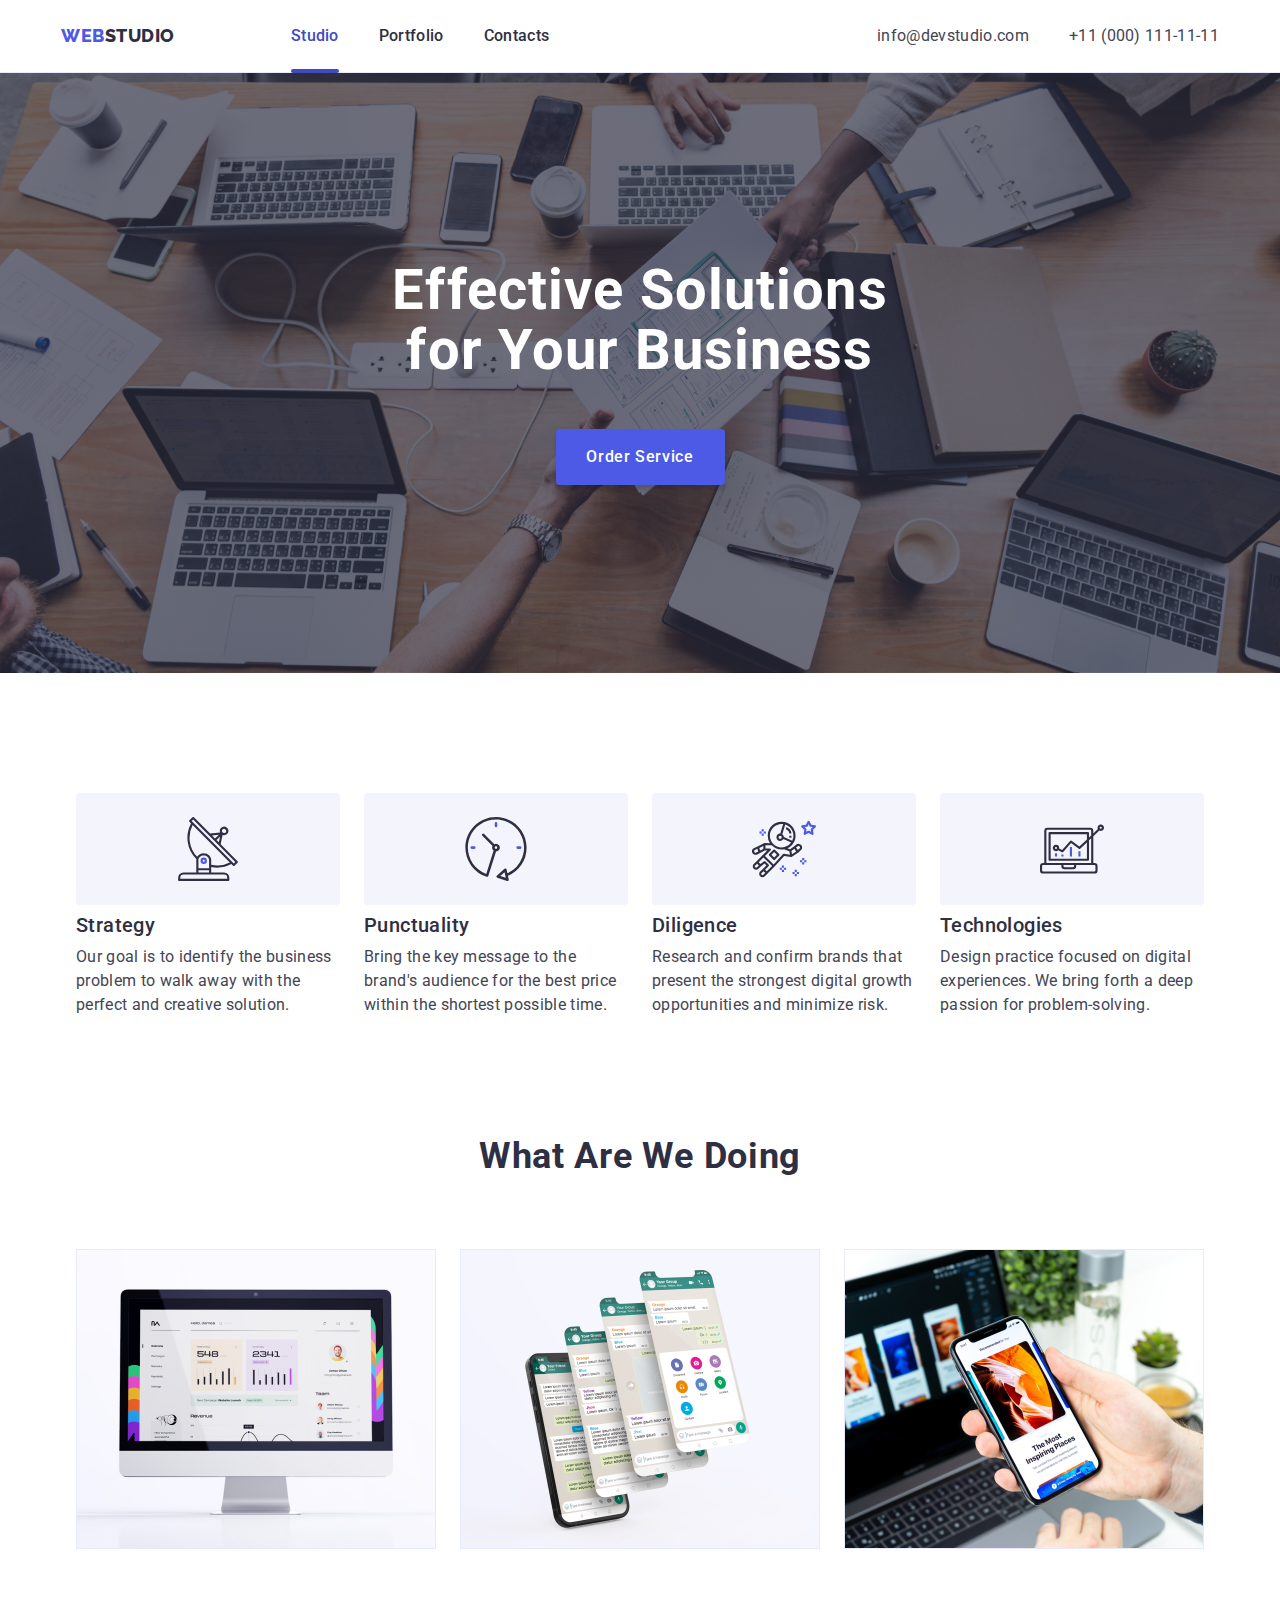
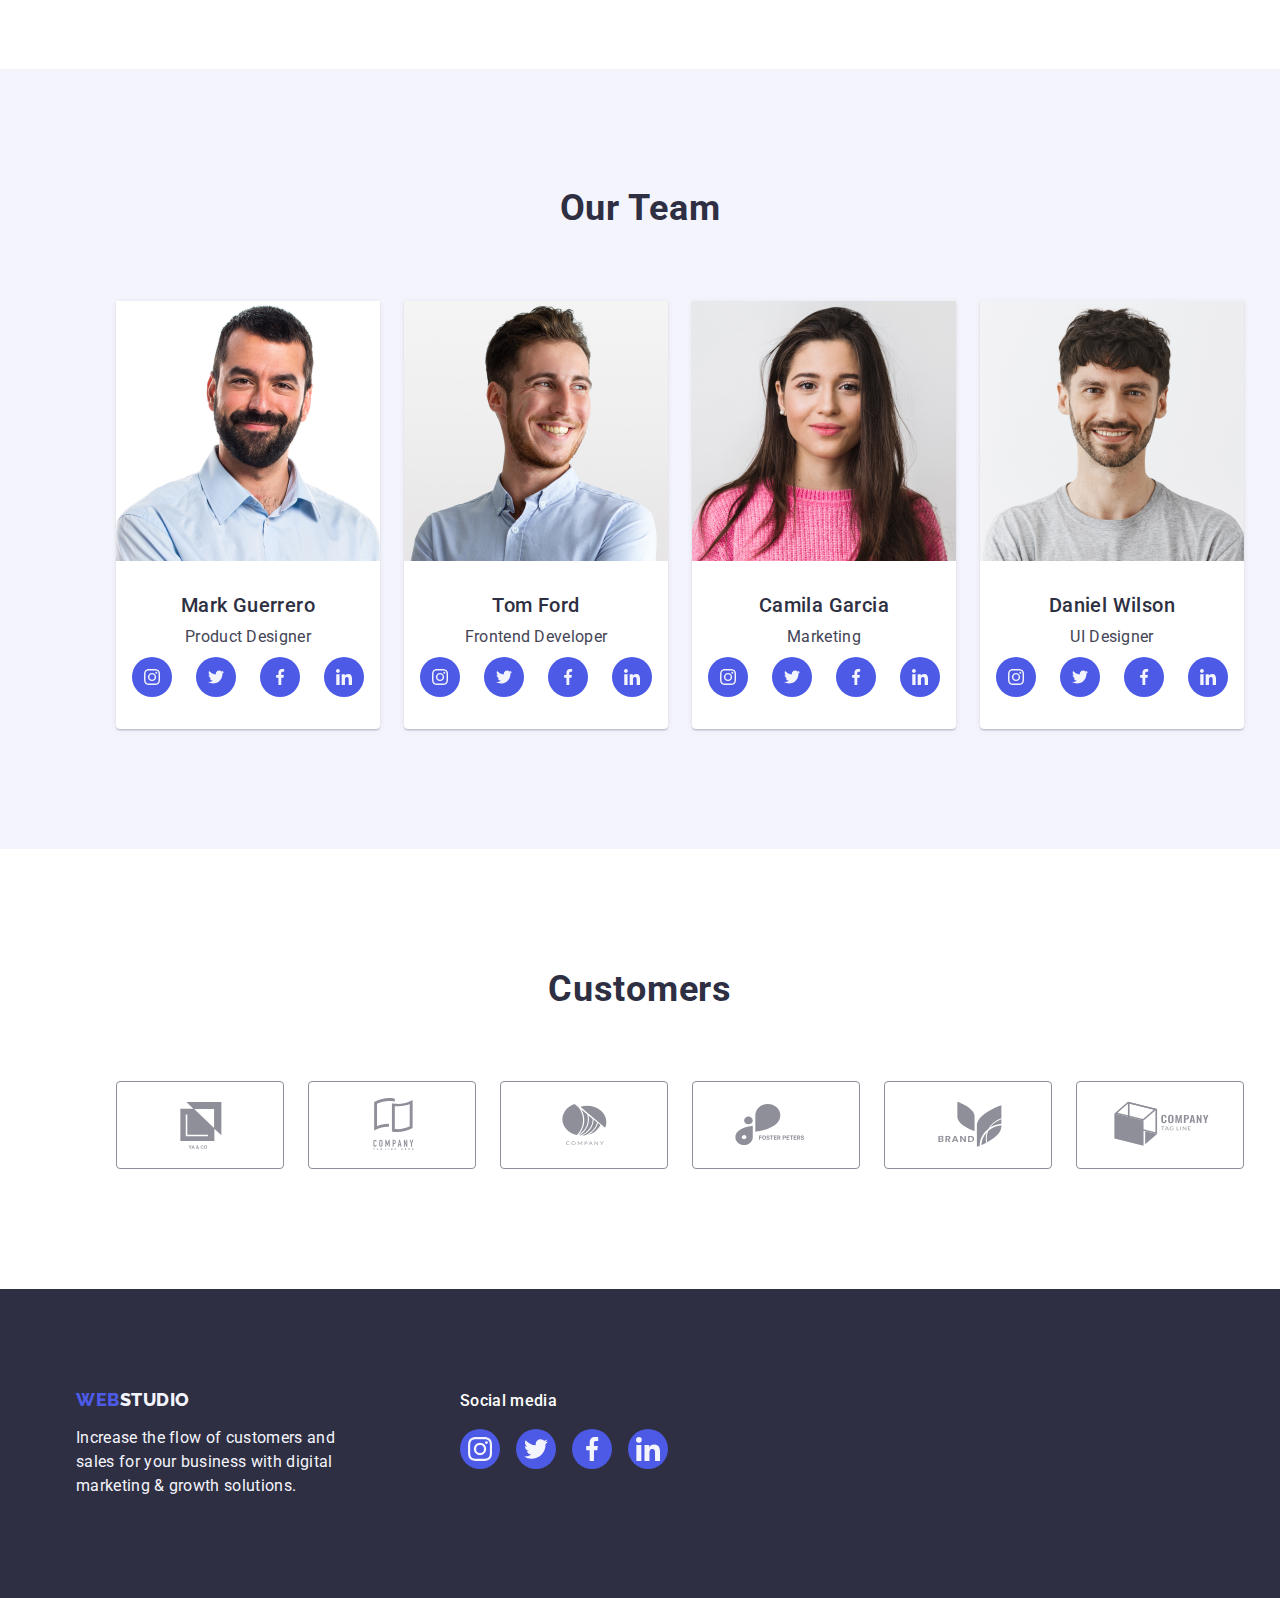
==== commit a691fa74: "animation add-on1" ====
--- a/index.html
+++ b/index.html
@@ -23,7 +23,7 @@
             <nav class="nav-container">
                 <a class="logo link" href="./index.html">Web<span class="logo-studio">Studio</span></a>
                 <ul class="list nav-list-container">
-                    <li><a class="nav-links link" href="./index.html">Studio</a></li>
+                    <li><a class="nav-links link active" href="./index.html">Studio</a></li>
                     <li><a class="nav-links link" href="./portfolio.html">Portfolio</a></li>
                     <li><a class="nav-links link" href="">Contacts</a></li>
                 </ul>
@@ -44,7 +44,7 @@
             <div class="container hero-container">
                 <h1 class="main-title main-title-container">Effective Solutions
                     for Your Business</h1>
-                <button class="main-button main-button-container" type="button">Order Service</button>
+                <button class="main-button main-button-container" type="button" data-modal-open>Order Service</button>
             </div>
         </section>
 
@@ -333,6 +333,19 @@
 
     </footer>
 
+    <!-- Modal Window -->
+    <div class="backdrop is-hidden" data-modal>
+        <div class="modal">
+            <button class="modal-btn" type="button" data-modal-close>
+                <svg class="modal-icon" width="8px" height="8px">
+                    <use href="./images/icons.svg#x-close"></use>
+                </svg>
+            </button>
+        </div>
+    </div>
+
+    <script src="./js/modal.js"></script>
+
 </body>
 
 </html>--- a/css/styles.css
+++ b/css/styles.css
@@ -6,6 +6,8 @@
     --BodyText: #434455;
     --Cloud: #F4F4FD;
     --Green: #31D0AA;
+    --Dairy: #FCFCFC;
+    --CornFlower: #E7E9FC;
 }
 
 body {
@@ -63,6 +65,7 @@
     display: flex;
     align-items: center;
     justify-content: space-between;
+    padding: 24px 0;
 }
 
 .nav-container {
@@ -75,7 +78,6 @@
     display: flex;
     align-items: center;
     gap: 40px; 
-    padding: 24px 0;
 }
 
 .link {
@@ -102,18 +104,34 @@
 }
 
 .nav-links {
+    position: relative;
     font-weight: 500;
     font-size: 16px;
     line-height: 1.5;
     letter-spacing: 0.02em;
     color: var(--TextColor);
-    padding: 24px 0;
+    transition-property: color;
+    transition-duration: 250ms;
+    transition-timing-function: cubic-bezier(0.4, 0, 0.2, 1);
+}
+
+.nav-links.active {
+    color: var(--PressedState);
+}
+
+.nav-links.active::after {
+content: "";
+position: absolute;
+top: 42.5px;
+display: block;
+width: 100%;
+height: 4px;
+border-radius: 2px;
+background-color: var(--PressedState);
 }
 
 .nav-links:hover,
 .nav-links:focus {
-    transition-duration: 250ms;
-    transition-timing-function: cubic-bezier(0.4, 0, 0.2, 1);
     color: var(--PressedState);
 }
 
@@ -136,13 +154,14 @@
     line-height: 1.5;
     letter-spacing: 0.02em;
     color: var(--BodyText);
+    transition-property: color;
+    transition-duration: 250ms;
+    transition-timing-function: cubic-bezier(0.4, 0, 0.2, 1);
 }
 
 .adress-link:hover,
 .adress-link:focus {
-    transition-duration: 250ms;
-    transition-timing-function: cubic-bezier(0.4, 0, 0.2, 1);
-color: var(--PressedState);
+    color: var(--PressedState);
 }
 
 /* Home-page main */
@@ -198,12 +217,13 @@
     border: 0;
     box-shadow: 0px 4px 4px rgba(0, 0, 0, 0.15);
     border-radius: 4px;
+    transition-property: background-color;
+    transition-duration: 250ms;
+    transition-timing-function: cubic-bezier(0.4, 0, 0.2, 1);
 }
 
 .main-button:hover,
 .main-button:focus {
-    transition-duration: 250ms;
-    transition-timing-function: cubic-bezier(0.4, 0, 0.2, 1);
     background-color: #404BBF;
 }
 
@@ -353,12 +373,13 @@
     height: 40px;
     border-radius: 50%;
     background-color: var(--PrimaryBrand);
+    transition-property: background-color;
+    transition-duration: 250ms;
+    transition-timing-function: cubic-bezier(0.4, 0, 0.2, 1);
 }
 
 .team-logo-link:hover,
 .team-logo-link:focus {
-    transition-duration: 250ms;
-    transition-timing-function: cubic-bezier(0.4, 0, 0.2, 1);
     background-color: var(--PressedState);
 }
 
@@ -392,26 +413,30 @@
     height: 88px;
     border-radius: 4px;
     border: 1px solid #8E8F99;
+    transition-property: border-color;
+    transition-duration: 250ms;
+    transition-timing-function: cubic-bezier(0.4, 0, 0.2, 1);
 }
 
 .customers-component:hover,
 .customers-component:focus {
-    transition-duration: 250ms;
-    transition-timing-function: cubic-bezier(0.4, 0, 0.2, 1);
     border-color: var(--PressedState);
+}
+
+.customers-logo {
+    fill: #8E8F99;
+    transition-property: fill;
+    transition-duration: 250ms;
+    transition-timing-function: cubic-bezier(0.4, 0, 0.2, 1);
 }
 
 .customers-component:hover .customers-logo,
 .customers-component:focus .customers-logo {
-    transition-duration: 250ms;
-    transition-timing-function: cubic-bezier(0.4, 0, 0.2, 1);
     fill: var(--PressedState);
 }
 
 
-.customers-logo {
-    fill: #8E8F99;
-}
+
 
 
 
@@ -473,14 +498,83 @@
     height: 40px;
     border-radius: 50%;
     background-color: var(--PrimaryBrand);
+    transition-property: background-color;
+    transition-duration: 250ms;
+    transition-timing-function: cubic-bezier(0.4, 0, 0.2, 1);
 }
 
 .footer-logo-link:hover,
 .footer-logo-link:focus {
-    transition-duration: 250ms;
-    transition-timing-function: cubic-bezier(0.4, 0, 0.2, 1);
     background-color: var(--Green);
 }
+
+
+
+/*Modal Window*/
+
+.backdrop {
+    position: fixed;
+    top: 0;
+    left: 0;
+    width: 100%;
+    height: 100%;
+    background-color: rgba(46, 47, 66, 0.40);
+    transition: opacity 250ms ease-out, visibility 250ms ease-out;
+}
+
+.modal {
+    position: absolute;
+    top: 50%;
+    left: 50%;
+    transform: translateX(-50%) translateY(-50%);
+    width: 408px;
+    height: 584px;
+    background-color: var(--Dairy);
+    border-radius: 4px;
+    box-shadow: 0px 2px 1px 0px rgba(0, 0, 0, 0.20), 0px 1px 3px 0px rgba(0, 0, 0, 0.12), 0px 1px 1px 0px rgba(0, 0, 0, 0.14);
+    transition: opacity 300ms ease-out 250ms, transform 300ms ease-out 250ms;
+}
+
+.backdrop.is-hidden .modal {
+    opacity: 0;
+    transform: translateX(-50%) translateY(-70%);
+}
+
+.modal-btn {
+    position: absolute;
+    top: 24px;
+    right: 24px;
+    width: 24px;
+    height: 24px;
+    border-radius: 24px;
+    border: 1px solid rgba(0, 0, 0, 0.10);
+    background: var(--CornFlower);
+    display: flex;
+    justify-content: center;
+    align-items: center;
+}
+
+.backdrop.is-hidden {
+    opacity: 0;
+    visibility: hidden;
+    pointer-events: none;
+
+}
+
+.modal-btn:active {
+    background-color: var(--PressedState);
+    border: 0;
+}
+
+.modal-btn:active .modal-icon {
+    fill: #FFFFFF;
+}
+
+.modal-icon {
+    fill: var(--TextColor);
+}
+
+
 
 
 
@@ -514,12 +608,13 @@
     border: 1px solid #E7E9FC;
     border-radius: 4px;
     padding: 12px 24px;
+    transition-property: background-color, color, box-shadow, border-radius, border;
+    transition-duration: 250ms;
+    transition-timing-function: cubic-bezier(0.4, 0, 0.2, 1);
 }
 
 .button-list:hover,
 .button-list:focus {
-    transition-duration: 250ms;
-    transition-timing-function: cubic-bezier(0.4, 0, 0.2, 1);
     background-color: var(--PressedState);
     color: #FFFFFF;
     box-shadow: 0px 3px 1px rgba(0, 0, 0, 0.1), 0px 2px 1px rgba(0, 0, 0, 0.08), 0px 2px 2px rgba(0, 0, 0, 0.12);
@@ -532,11 +627,12 @@
     border: 1px solid #E7E9FC;
     border-top: 0;
     padding: 32px 16px;
+    transition-property: box-shadow;
+    transition-duration: 250ms;
+    transition-timing-function: cubic-bezier(0.4, 0, 0.2, 1);
 }
 
 .project-card-list:hover .card-container {
-    transition-duration: 250ms;
-    transition-timing-function: cubic-bezier(0.4, 0, 0.2, 1);
     box-shadow: 0px 2px 1px 0px rgba(46, 47, 66, 0.08), 0px 1px 1px 0px rgba(46, 47, 66, 0.16), 0px 1px 6px 0px rgba(46, 47, 66, 0.08);
 }
 
@@ -571,4 +667,36 @@
     line-height: 1.5;
     letter-spacing: 0.02em;
     color: var(--BodyText);
+}
+
+/* Overlay */
+
+.project-card-wrapper {
+    position: relative;
+    overflow: hidden;
+}
+
+.overlay {
+    position: absolute;
+    transform: translateY(100%);
+    top: 0;
+    left: 0;
+    width: 360px;
+    height: 300px;
+    background-color: var(--PrimaryBrand);
+    padding: 40px 32px 164px;
+    transition-property: transform;
+    transition-duration: 250ms;
+    transition-timing-function: cubic-bezier(0.4, 0, 0.2, 1);
+}
+
+.project-card-list:hover .overlay {
+    transform: translateY(0);
+}
+
+.overlay-text {
+    color: var(--Cloud);
+    font-size: 16px;
+    line-height: 24px;
+    letter-spacing: 0.32px;
 }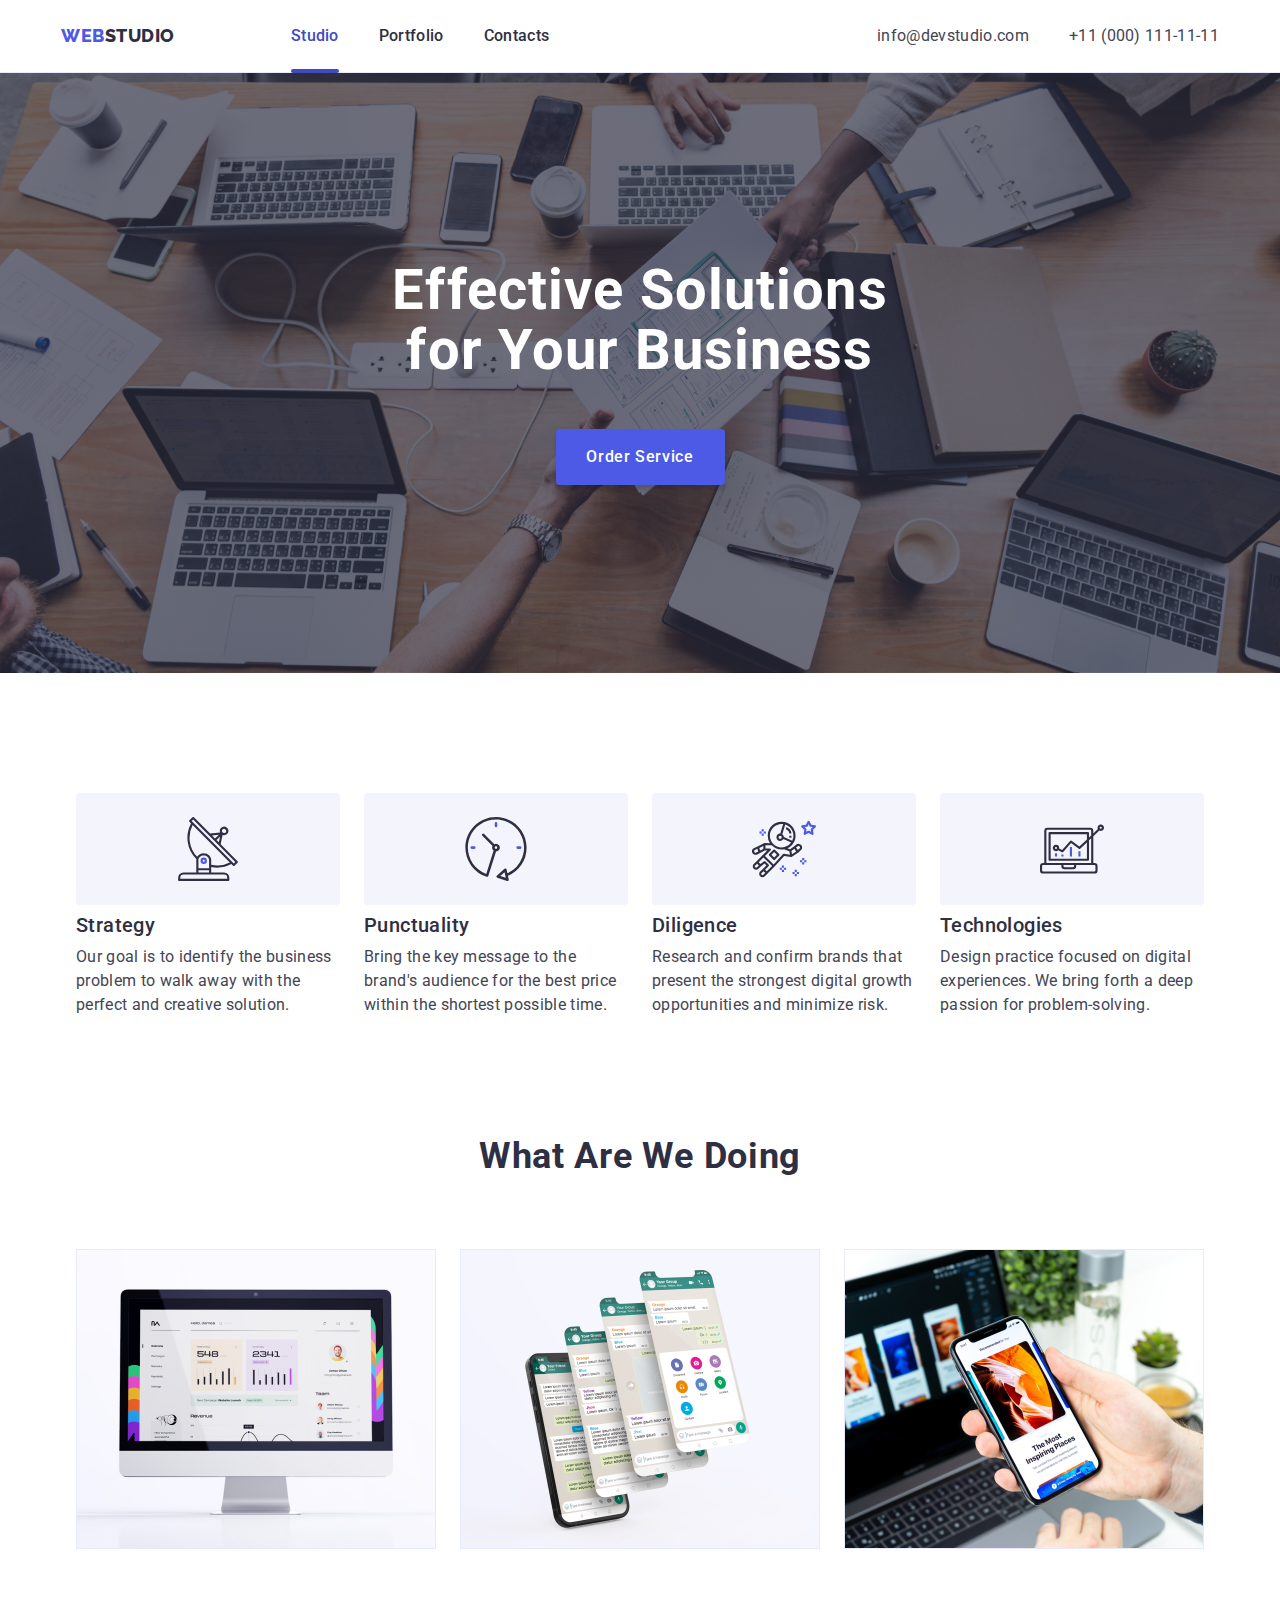
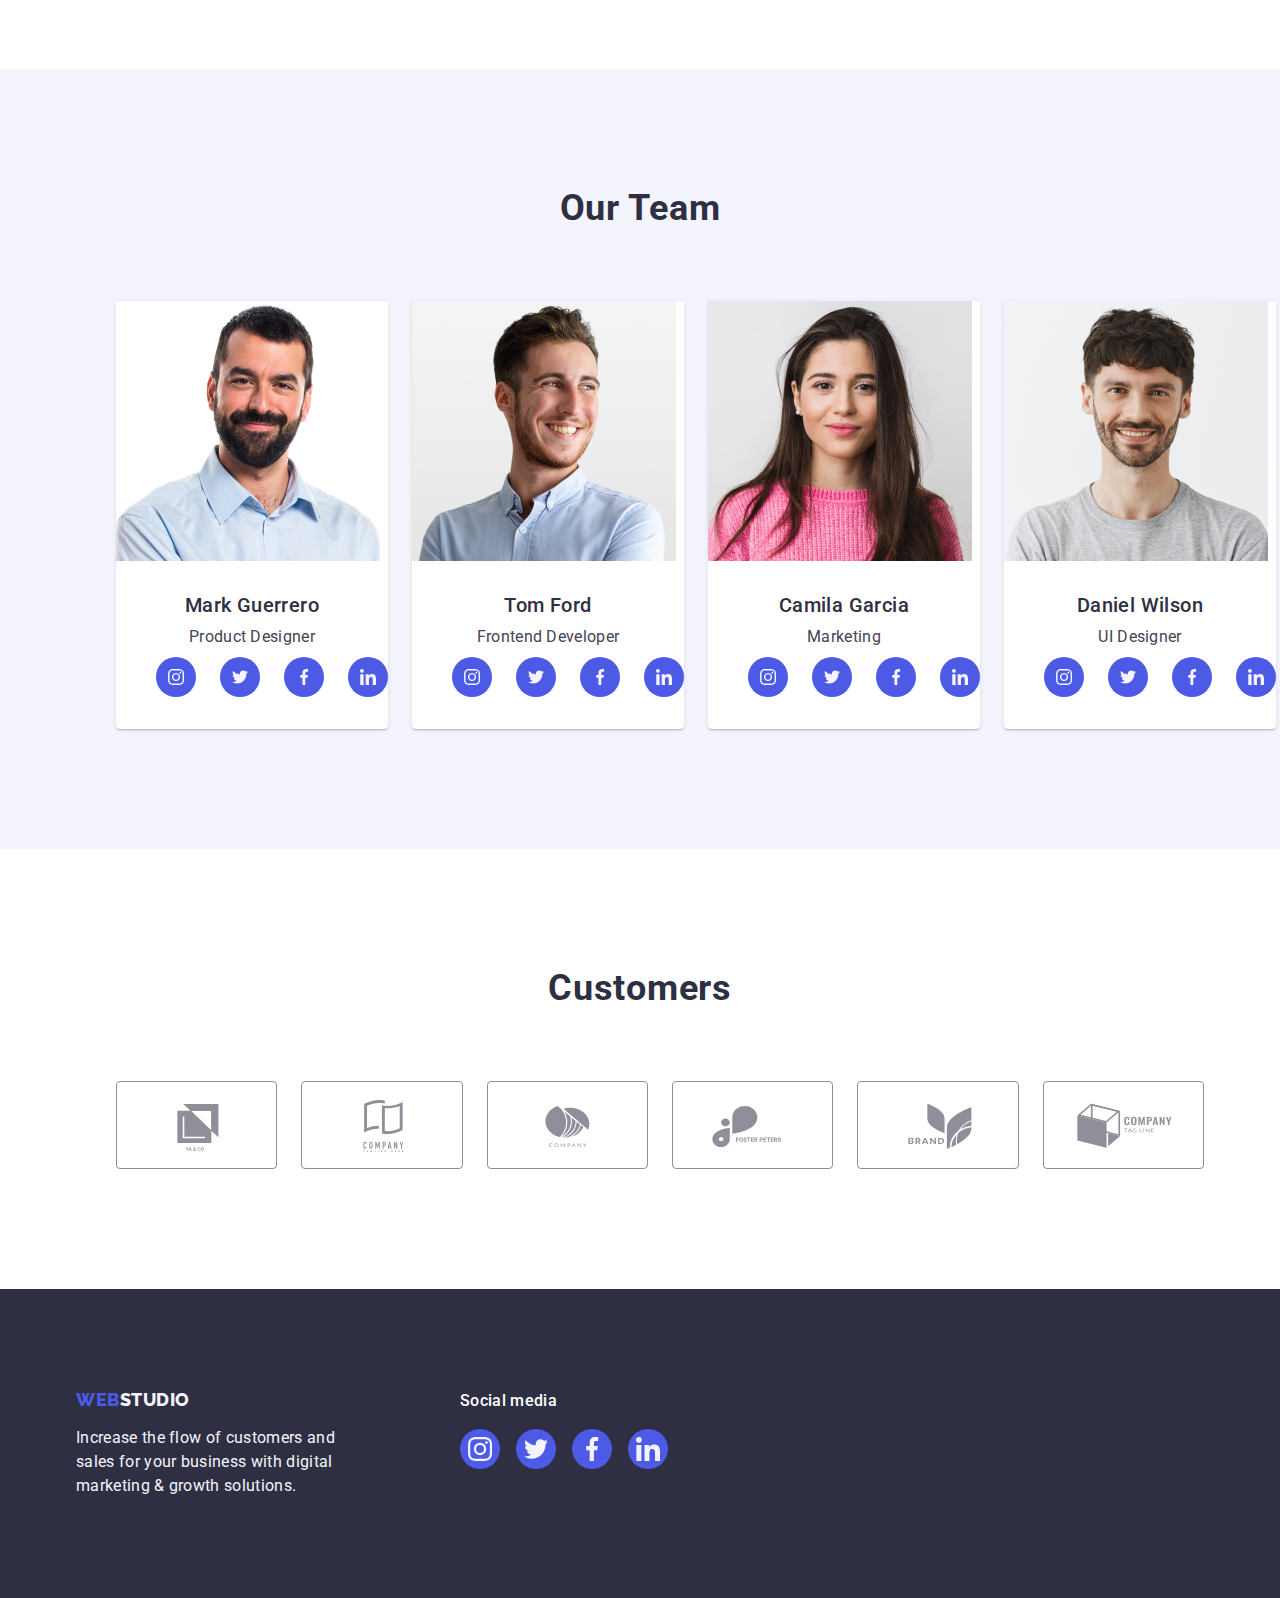
==== commit 62144225: "animation add-on2" ====
--- a/index.html
+++ b/index.html
@@ -54,43 +54,43 @@
                 <h2 class="visually-hidden">Adventages</h2>
                 <ul class="list adventages-list-container">
                     <li class="adventages-item-container">
-                        <span class="adventages-logo">
+                        <div class="adventages-logo">
                             <svg class="" width="64" height="64">
                                 <use href="./images/icons.svg#antenna"></use>
                             </svg>
-                        </span>
+                        </div>
                         <h3 class="adventage-title adventage-title-container">Strategy</h3>
                         <p class="adventage-text">Our goal is to identify the business problem to walk away with the
                             perfect and creative solution.</p>
                     </li>
                     <li class="adventages-item-container">
-                        <span class="adventages-logo">
+                        <div class="adventages-logo">
                             <svg class="" width="64" height="64">
                                 <use href="./images/icons.svg#clock"></use>
                             </svg>
-                        </span>
+                        </div>
                         <h3 class="adventage-title adventage-title-container">Punctuality</h3>
                         <p class="adventage-text">Bring the key message to the brand's audience for the best price
                             within the shortest possible
                             time.</p>
                     </li>
                     <li class="adventages-item-container">
-                        <span class="adventages-logo">
+                        <div class="adventages-logo">
                             <svg class="" width="64" height="64">
                                 <use href="./images/icons.svg#astronaut"></use>
                             </svg>
-                        </span>
+                        </div>
                         <h3 class="adventage-title adventage-title-container">Diligence</h3>
                         <p class="adventage-text">Research and confirm brands that present the strongest digital growth
                             opportunities and minimize
                             risk.</p>
                     </li>
                     <li class="adventages-item-container">
-                        <span class="adventages-logo">
+                        <div class="adventages-logo">
                             <svg class="" width="64" height="64">
                                 <use href="./images/icons.svg#diagram"></use>
                             </svg>
-                        </span>
+                        </div>
                         <h3 class="adventage-title adventage-title-container">Technologies</h3>
                         <p class="adventage-text">Design practice focused on digital experiences. We bring forth a deep
                             passion for
@@ -125,28 +125,37 @@
                         <div class="team-item">
                             <h3 class="list-title">Mark Guerrero</h3>
                             <p class="team-text">Product Designer</p>
-                            <div class="team-logo">
-                                <a class="team-logo-link link" href="">
-                                    <svg class="" width="16" height="16">
-                                        <use href="./images/icons.svg#instagram"></use>
-                                    </svg>
-                                </a>
-                                <a class="team-logo-link link" href="">
-                                    <svg class="" width="16" height="16">
-                                        <use href="./images/icons.svg#twitter"></use>
-                                    </svg>
-                                </a>
-                                <a class="team-logo-link link" href="">
-                                    <svg class="" width="16" height="16">
-                                        <use href="./images/icons.svg#facebook"></use>
-                                    </svg>
-                                </a>
-                                <a class="team-logo-link link" href="">
-                                    <svg class="" width="16" height="16">
-                                        <use href="./images/icons.svg#linkedin"></use>
-                                    </svg>
-                                </a>
-                            </div>
+                            <ul class="team-logo list">
+                                <li class="team-logo-list">
+                                    <a class="team-logo-link link" href="">
+                                        <svg class="team-icon" width="16" height="16">
+                                            <use href="./images/icons.svg#instagram"></use>
+                                        </svg>
+                                    </a>
+                                </li>
+                                <li class="team-logo-list">
+                                    <a class="team-logo-link link" href="">
+                                        <svg class="team-icon" width="16" height="16">
+                                            <use href="./images/icons.svg#twitter"></use>
+                                        </svg>
+                                    </a>
+                                </li>
+                                <li class="team-logo-list">
+                                    <a class="team-logo-link link" href="">
+                                        <svg class="team-icon" width="16" height="16">
+                                            <use href="./images/icons.svg#facebook"></use>
+                                        </svg>
+                                    </a>
+                                </li>
+                                <li class="team-logo-list">
+                                    <a class="team-logo-link link" href="">
+                                        <svg class="team-icon" width="16" height="16">
+                                            <use href="./images/icons.svg#linkedin"></use>
+                                        </svg>
+                                    </a>
+                                </li>
+                            </ul>
+
                         </div>
                     </li>
                     <li class="team-component">
@@ -154,28 +163,36 @@
                         <div class="team-item">
                             <h3 class="list-title">Tom Ford</h3>
                             <p class="team-text">Frontend Developer</p>
-                            <div class="team-logo">
-                                <a class="team-logo-link link" href="">
-                                    <svg class="" width="16" height="16">
-                                        <use href="./images/icons.svg#instagram"></use>
-                                    </svg>
-                                </a>
-                                <a class="team-logo-link link" href="">
-                                    <svg class="" width="16" height="16">
-                                        <use href="./images/icons.svg#twitter"></use>
-                                    </svg>
-                                </a>
-                                <a class="team-logo-link link" href="">
-                                    <svg class="" width="16" height="16">
-                                        <use href="./images/icons.svg#facebook"></use>
-                                    </svg>
-                                </a>
-                                <a class="team-logo-link link" href="">
-                                    <svg class="" width="16" height="16">
-                                        <use href="./images/icons.svg#linkedin"></use>
-                                    </svg>
-                                </a>
-                            </div>
+                            <ul class="team-logo list">
+                                <li class="team-logo-list">
+                                    <a class="team-logo-link link" href="">
+                                        <svg class="team-icon" width="16" height="16">
+                                            <use href="./images/icons.svg#instagram"></use>
+                                        </svg>
+                                    </a>
+                                </li>
+                                <li class="team-logo-list">
+                                    <a class="team-logo-link link" href="">
+                                        <svg class="team-icon" width="16" height="16">
+                                            <use href="./images/icons.svg#twitter"></use>
+                                        </svg>
+                                    </a>
+                                </li>
+                                <li class="team-logo-list">
+                                    <a class="team-logo-link link" href="">
+                                        <svg class="team-icon" width="16" height="16">
+                                            <use href="./images/icons.svg#facebook"></use>
+                                        </svg>
+                                    </a>
+                                </li>
+                                <li class="team-logo-list">
+                                    <a class="team-logo-link link" href="">
+                                        <svg class="team-icon" width="16" height="16">
+                                            <use href="./images/icons.svg#linkedin"></use>
+                                        </svg>
+                                    </a>
+                                </li>
+                            </ul>
                         </div>
                     </li>
                     <li class="team-component">
@@ -183,28 +200,36 @@
                         <div class="team-item">
                             <h3 class="list-title">Camila Garcia</h3>
                             <p class="team-text">Marketing</p>
-                            <div class="team-logo">
-                                <a class="team-logo-link link" href="">
-                                    <svg class="" width="16" height="16">
-                                        <use href="./images/icons.svg#instagram"></use>
-                                    </svg>
-                                </a>
-                                <a class="team-logo-link link" href="">
-                                    <svg class="" width="16" height="16">
-                                        <use href="./images/icons.svg#twitter"></use>
-                                    </svg>
-                                </a>
-                                <a class="team-logo-link link" href="">
-                                    <svg class="" width="16" height="16">
-                                        <use href="./images/icons.svg#facebook"></use>
-                                    </svg>
-                                </a>
-                                <a class="team-logo-link link" href="">
-                                    <svg class="" width="16" height="16">
-                                        <use href="./images/icons.svg#linkedin"></use>
-                                    </svg>
-                                </a>
-                            </div>
+                            <ul class="team-logo list">
+                                <li class="team-logo-list">
+                                    <a class="team-logo-link link" href="">
+                                        <svg class="team-icon" width="16" height="16">
+                                            <use href="./images/icons.svg#instagram"></use>
+                                        </svg>
+                                    </a>
+                                </li>
+                                <li class="team-logo-list">
+                                    <a class="team-logo-link link" href="">
+                                        <svg class="team-icon" width="16" height="16">
+                                            <use href="./images/icons.svg#twitter"></use>
+                                        </svg>
+                                    </a>
+                                </li>
+                                <li class="team-logo-list">
+                                    <a class="team-logo-link link" href="">
+                                        <svg class="team-icon" width="16" height="16">
+                                            <use href="./images/icons.svg#facebook"></use>
+                                        </svg>
+                                    </a>
+                                </li>
+                                <li class="team-logo-list">
+                                    <a class="team-logo-link link" href="">
+                                        <svg class="team-icon" width="16" height="16">
+                                            <use href="./images/icons.svg#linkedin"></use>
+                                        </svg>
+                                    </a>
+                                </li>
+                            </ul>
                         </div>
                     </li>
                     <li class="team-component">
@@ -212,28 +237,36 @@
                         <div class="team-item">
                             <h3 class="list-title">Daniel Wilson</h3>
                             <p class="team-text">UI Designer</p>
-                            <div class="team-logo">
-                                <a class="team-logo-link link" href="">
-                                    <svg class="" width="16" height="16">
-                                        <use href="./images/icons.svg#instagram"></use>
-                                    </svg>
-                                </a>
-                                <a class="team-logo-link link" href="">
-                                    <svg class="" width="16" height="16">
-                                        <use href="./images/icons.svg#twitter"></use>
-                                    </svg>
-                                </a>
-                                <a class="team-logo-link link" href="">
-                                    <svg class="" width="16" height="16">
-                                        <use href="./images/icons.svg#facebook"></use>
-                                    </svg>
-                                </a>
-                                <a class="team-logo-link link" href="">
-                                    <svg class="" width="16" height="16">
-                                        <use href="./images/icons.svg#linkedin"></use>
-                                    </svg>
-                                </a>
-                            </div>
+                            <ul class="team-logo list">
+                                <li class="team-logo-list">
+                                    <a class="team-logo-link link" href="">
+                                        <svg class="team-icon" width="16" height="16">
+                                            <use href="./images/icons.svg#instagram"></use>
+                                        </svg>
+                                    </a>
+                                </li>
+                                <li class="team-logo-list">
+                                    <a class="team-logo-link link" href="">
+                                        <svg class="team-icon" width="16" height="16">
+                                            <use href="./images/icons.svg#twitter"></use>
+                                        </svg>
+                                    </a>
+                                </li>
+                                <li class="team-logo-list">
+                                    <a class="team-logo-link link" href="">
+                                        <svg class="team-icon" width="16" height="16">
+                                            <use href="./images/icons.svg#facebook"></use>
+                                        </svg>
+                                    </a>
+                                </li>
+                                <li class="team-logo-list">
+                                    <a class="team-logo-link link" href="">
+                                        <svg class="team-icon" width="16" height="16">
+                                            <use href="./images/icons.svg#linkedin"></use>
+                                        </svg>
+                                    </a>
+                                </li>
+                            </ul>
                         </div>
                     </li>
                 </ul>
@@ -241,47 +274,47 @@
         </section>
 
         <!-- Customers -->
-        <section>
+        <section class="customers">
             <div class="container">
                 <h2 class="customers-title">Customers</h2>
                 <ul class="customers-list list">
                     <li class="customers-component">
-                        <a href="">
+                        <a class="customers-link" href="">
                             <svg class="customers-logo" width="104" height="56">
                                 <use href="./images/icons.svg#Logo1"></use>
                             </svg>
                         </a>
                     </li>
                     <li class="customers-component">
-                        <a href="">
+                        <a class="customers-link" href="">
                             <svg class="customers-logo" width="104" height="56">
                                 <use href="./images/icons.svg#Logo2"></use>
                             </svg>
                         </a>
                     </li>
                     <li class="customers-component">
-                        <a href="">
+                        <a class="customers-link" href="">
                             <svg class="customers-logo" width="104" height="56">
                                 <use href="./images/icons.svg#Logo3"></use>
                             </svg>
                         </a>
                     </li>
                     <li class="customers-component">
-                        <a href="">
+                        <a class="customers-link" href="">
                             <svg class="customers-logo" width="104" height="56">
                                 <use href="./images/icons.svg#Logo4"></use>
                             </svg>
                         </a>
                     </li>
                     <li class="customers-component">
-                        <a href="">
+                        <a class="customers-link" href="">
                             <svg class="customers-logo" width="104" height="56">
                                 <use href="./images/icons.svg#Logo5"></use>
                             </svg>
                         </a>
                     </li>
                     <li class="customers-component">
-                        <a href="">
+                        <a class="customers-link" href="">
                             <svg class="customers-logo" width="104" height="56">
                                 <use href="./images/icons.svg#Logo6"></use>
                             </svg>
@@ -305,28 +338,36 @@
 
             <div class="footer-social-media">
                 <p class="social-media-title">Social media</p>
-                <div class="footer-logo-list">
-                    <a class="footer-logo-link link" href="">
-                        <svg class="" width="24" height="24">
-                            <use href="./images/icons.svg#instagram"></use>
-                        </svg>
-                    </a>
-                    <a class="footer-logo-link link" href="">
-                        <svg class="" width="24" height="24">
-                            <use href="./images/icons.svg#twitter"></use>
-                        </svg>
-                    </a>
-                    <a class="footer-logo-link link" href="">
-                        <svg class="" width="24" height="24">
-                            <use href="./images/icons.svg#facebook"></use>
-                        </svg>
-                    </a>
-                    <a class="footer-logo-link link" href="">
-                        <svg class="" width="24" height="24">
-                            <use href="./images/icons.svg#linkedin"></use>
-                        </svg>
-                    </a>
-                </div>
+                <ul class="footer-icons-list list">
+                    <li class="footer-list">
+                        <a class="footer-icon-link link" href="">
+                            <svg class="footer-icon" width="24" height="24">
+                                <use href="./images/icons.svg#instagram"></use>
+                            </svg>
+                        </a>
+                    </li>
+                    <li class="footer-list">
+                        <a class="footer-icon-link link" href="">
+                            <svg class="footer-icon" width="24" height="24">
+                                <use href="./images/icons.svg#twitter"></use>
+                            </svg>
+                        </a>
+                    </li>
+                    <li class="footer-list">
+                        <a class="footer-icon-link link" href="">
+                            <svg class="footer-icon" width="24" height="24">
+                                <use href="./images/icons.svg#facebook"></use>
+                            </svg>
+                        </a>
+                    </li>
+                    <li class="footer-list">
+                        <a class="footer-icon-link link" href="">
+                            <svg class="footer-icon" width="24" height="24">
+                                <use href="./images/icons.svg#linkedin"></use>
+                            </svg>
+                        </a>
+                    </li>
+                </ul>
             </div>
 
         </div>
@@ -337,7 +378,7 @@
     <div class="backdrop is-hidden" data-modal>
         <div class="modal">
             <button class="modal-btn" type="button" data-modal-close>
-                <svg class="modal-icon" width="8px" height="8px">
+                <svg class="modal-icon" width="8" height="8">
                     <use href="./images/icons.svg#x-close"></use>
                 </svg>
             </button>
--- a/css/styles.css
+++ b/css/styles.css
@@ -8,6 +8,7 @@
     --Green: #31D0AA;
     --Dairy: #FCFCFC;
     --CornFlower: #E7E9FC;
+    --LightSlate: #8E8F99;
 }
 
 body {
@@ -57,6 +58,7 @@
 /* Header */
 
 .page-header {
+    box-shadow: 0px 2px 1px rgba(46, 47, 66, 0.08), 0px 1px 1px rgba(46, 47, 66, 0.16), 0px 1px 6px rgba(46, 47, 66, 0.08);
     background-color: var(--WhiteBackground);
     border-bottom: 1px solid #E7E9FC;
 }
@@ -122,6 +124,7 @@
 .nav-links.active::after {
 content: "";
 position: absolute;
+bottom: -1px;
 top: 42.5px;
 display: block;
 width: 100%;
@@ -336,7 +339,7 @@
 }
 
 .team-item {
-    padding: 32px 16px;
+    padding: 32px 0;
 }
 
 .list-title {
@@ -360,22 +363,24 @@
 .team-logo {
     display: flex;
     justify-content: center;
-    align-items: center;
     gap: 24px;
     margin-top: 8px;
 }
 
-.team-logo-link {
-    display: flex;
-    justify-content: center;
-    align-items: center;
+.team-logo-list {
     width: 40px;
     height: 40px;
+}
+
+.team-logo-link {
+    display: flex;
+    justify-content: center;
+    align-items: center;
     border-radius: 50%;
     background-color: var(--PrimaryBrand);
-    transition-property: background-color;
-    transition-duration: 250ms;
-    transition-timing-function: cubic-bezier(0.4, 0, 0.2, 1);
+    width: 100%;
+    height: 100%;
+    transition: background-color 250ms cubic-bezier(0.4, 0, 0.2, 1);
 }
 
 .team-logo-link:hover,
@@ -383,48 +388,59 @@
     background-color: var(--PressedState);
 }
 
+.team-icon {
+    fill: var(--Cloud);
+}
+
 
 /* Customers */
+
+.customers {
+    padding: 120px 0;
+}
 
 .customers-title {
     color: var(--TextColor);
     font-size: 36px;
     font-weight: 700;
-    line-height: 40px;
+    line-height: 1.11;
     letter-spacing: 0.72px;
     text-transform: capitalize;
     text-align: center;
-    margin-top: 120px;
     margin-bottom: 72px;
 }
 
 .customers-list {
-    display: inline-flex;
-    align-items: flex-start;
+    display: flex;
     gap: 24px;
-    margin-bottom: 120px;
 }
 
 .customers-component {
-    display: flex;
-    justify-content: center;
-    align-items: center;
-    width: 168px;
+    width: calc((100% - 120px) / 6);
     height: 88px;
+}
+
+.customers-link {
+    display: flex;
+    justify-content: center;
+    align-items: center;
+    width: 100%;
+    height: 100%;
+    border: 1px solid #8E8F99;
     border-radius: 4px;
-    border: 1px solid #8E8F99;
-    transition-property: border-color;
-    transition-duration: 250ms;
-    transition-timing-function: cubic-bezier(0.4, 0, 0.2, 1);
-}
-
-.customers-component:hover,
-.customers-component:focus {
-    border-color: var(--PressedState);
+    color: var(--LightSlate);
+    transition: border-color 250ms cubic-bezier(0.4, 0, 0.2, 1),
+        color 250ms cubic-bezier(0.4, 0, 0.2, 1);
+}
+
+.customers-link:hover,
+.customers-link:focus {
+    border-color: #404bbf;
+    color: #404bbf;
 }
 
 .customers-logo {
-    fill: #8E8F99;
+    fill: currentColor;
     transition-property: fill;
     transition-duration: 250ms;
     transition-timing-function: cubic-bezier(0.4, 0, 0.2, 1);
@@ -466,10 +482,14 @@
 
 .footer-container{
     display: flex;
+    align-items: baseline;
+}
+
+.footer-information {
+    margin-right: 120px
 }
 
 .footer-social-media {
-    margin-left: 120px;
     width: 208px;
     height: 80px;
 }
@@ -483,29 +503,37 @@
     margin-bottom: 16px;
 }
 
-.footer-logo-list {
+.footer-icons-list {
     display: flex;
     justify-content: center;
     align-items: center;
     gap: 16px;
-}
-
-.footer-logo-link {
-    display: flex;
-    justify-content: center;
-    align-items: center;
+    padding: 0;
+}
+
+.footer-list {
     width: 40px;
     height: 40px;
+}
+
+.footer-icon-link {
+    display: flex;
+    justify-content: center;
+    align-items: center;
+    width: 100%;
+    height: 100%;
     border-radius: 50%;
     background-color: var(--PrimaryBrand);
-    transition-property: background-color;
-    transition-duration: 250ms;
-    transition-timing-function: cubic-bezier(0.4, 0, 0.2, 1);
-}
-
-.footer-logo-link:hover,
+    transition: background-color 250ms cubic-bezier(0.4, 0, 0.2, 1);
+}
+
+.footer-icon {
+    fill: var(--Cloud);
+}
+
+.footer-icon-link:hover,
 .footer-logo-link:focus {
-    background-color: var(--Green);
+    background-color: #31d0aa;
 }
 
 
@@ -519,20 +547,20 @@
     width: 100%;
     height: 100%;
     background-color: rgba(46, 47, 66, 0.40);
-    transition: opacity 250ms ease-out, visibility 250ms ease-out;
+    transition: opacity 250ms cubic-bezier(0.4, 0, 0.2, 1), visibility 250ms cubic-bezier(0.4, 0, 0.2, 1);
 }
 
 .modal {
     position: absolute;
     top: 50%;
     left: 50%;
-    transform: translateX(-50%) translateY(-50%);
+    transform: translate(-50%, -50%) scale(1);
     width: 408px;
-    height: 584px;
+    min-height: 584px;
     background-color: var(--Dairy);
     border-radius: 4px;
     box-shadow: 0px 2px 1px 0px rgba(0, 0, 0, 0.20), 0px 1px 3px 0px rgba(0, 0, 0, 0.12), 0px 1px 1px 0px rgba(0, 0, 0, 0.14);
-    transition: opacity 300ms ease-out 250ms, transform 300ms ease-out 250ms;
+    transition: transform 250ms cubic-bezier(0.4, 0, 0.2, 1);
 }
 
 .backdrop.is-hidden .modal {
@@ -546,12 +574,14 @@
     right: 24px;
     width: 24px;
     height: 24px;
-    border-radius: 24px;
+    border-radius: 50%;
     border: 1px solid rgba(0, 0, 0, 0.10);
     background: var(--CornFlower);
     display: flex;
     justify-content: center;
     align-items: center;
+    padding: 0;
+    transition: background-color 250ms cubic-bezier(0.4, 0, 0.2, 1), border 250ms cubic-bezier(0.4, 0, 0.2, 1);
 }
 
 .backdrop.is-hidden {
@@ -561,16 +591,19 @@
 
 }
 
-.modal-btn:active {
-    background-color: var(--PressedState);
-    border: 0;
-}
-
-.modal-btn:active .modal-icon {
-    fill: #FFFFFF;
+.modal-btn:hover,
+.modal-btn:focus {
+    background-color: #404bbf;
+    border: none;
+}
+
+.modal-btn:hover .modal-icon,
+.modal-btn:focus .modal-icon {
+    fill: #ffffff;
 }
 
 .modal-icon {
+    transition: fill 250ms cubic-bezier(0.4, 0, 0.2, 1);
     fill: var(--TextColor);
 }
 
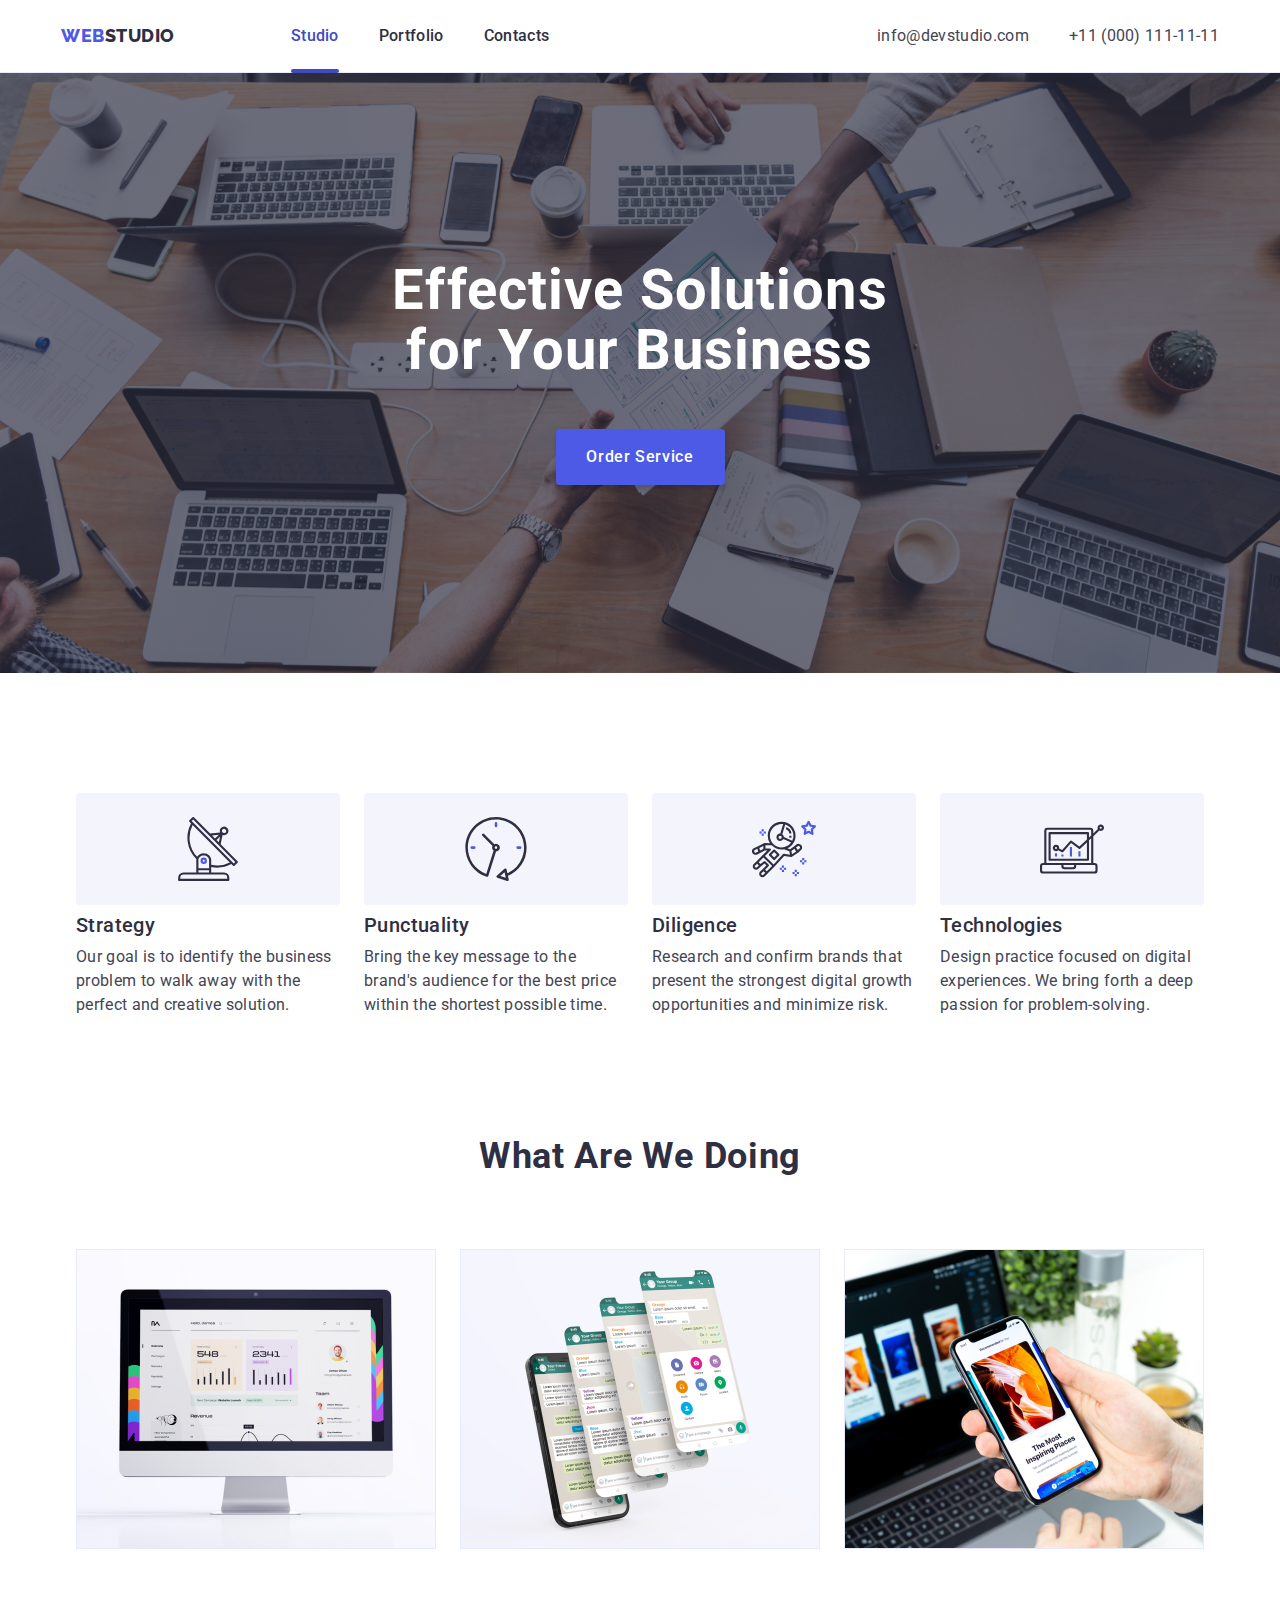
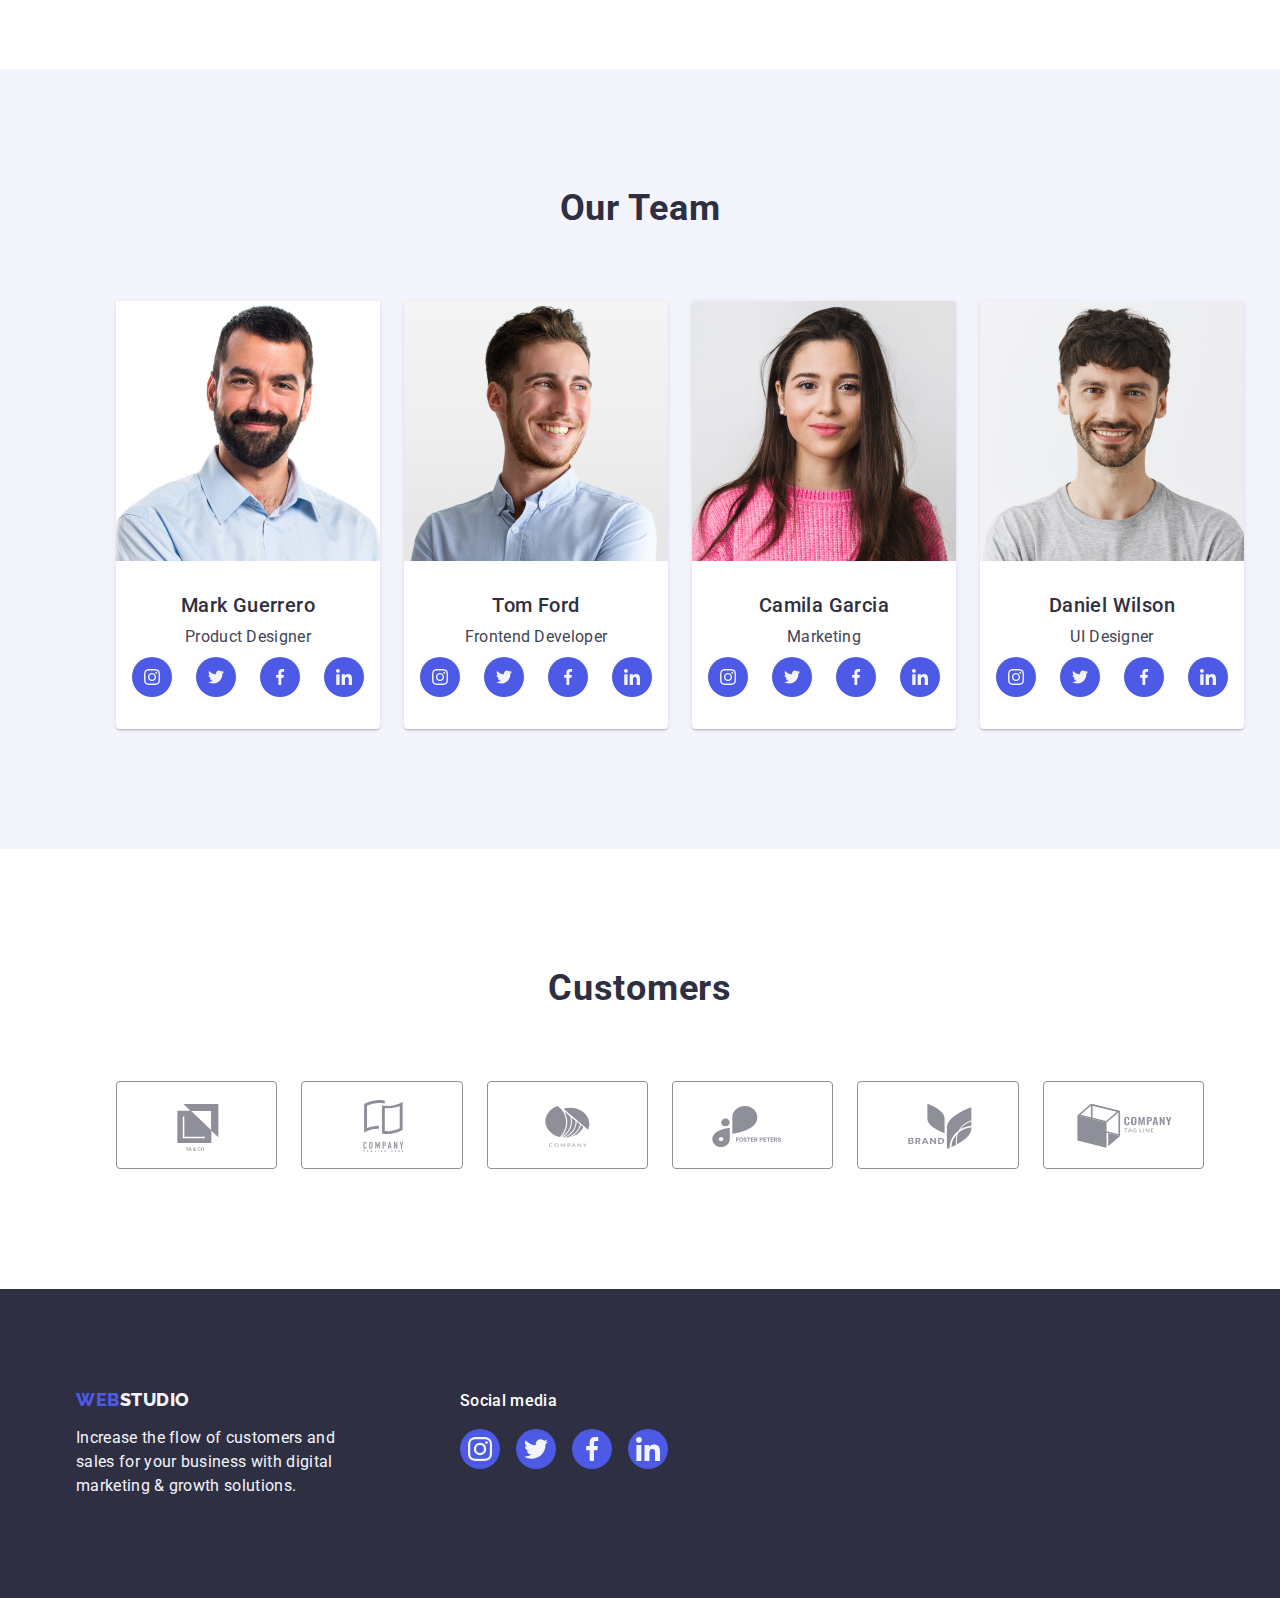
==== commit 8f897228: "animation add-on3" ====
--- a/index.html
+++ b/index.html
@@ -119,7 +119,7 @@
         <section class="team-section">
             <div class="container">
                 <h2 class="team-title">Our Team</h2>
-                <ul class="team-list list team-list-container">
+                <ul class="team-list list">
                     <li class="team-component">
                         <img src="./images/main/img4.jpg" alt="Mark Guerrero" width="264" height="260">
                         <div class="team-item">
--- a/css/styles.css
+++ b/css/styles.css
@@ -239,7 +239,6 @@
 .adventages-list-container {
     display: flex;
     gap: 24px;
-    text-align: row;
     padding-left: 0;
     padding-right: 0;
 }
@@ -314,7 +313,7 @@
     padding: 120px 0;
 }
 
-.team-list-container {
+.team-list {
     display: flex;
     align-items: center;
     gap: 24px;
@@ -365,6 +364,7 @@
     justify-content: center;
     gap: 24px;
     margin-top: 8px;
+    padding: 0;
 }
 
 .team-logo-list {
